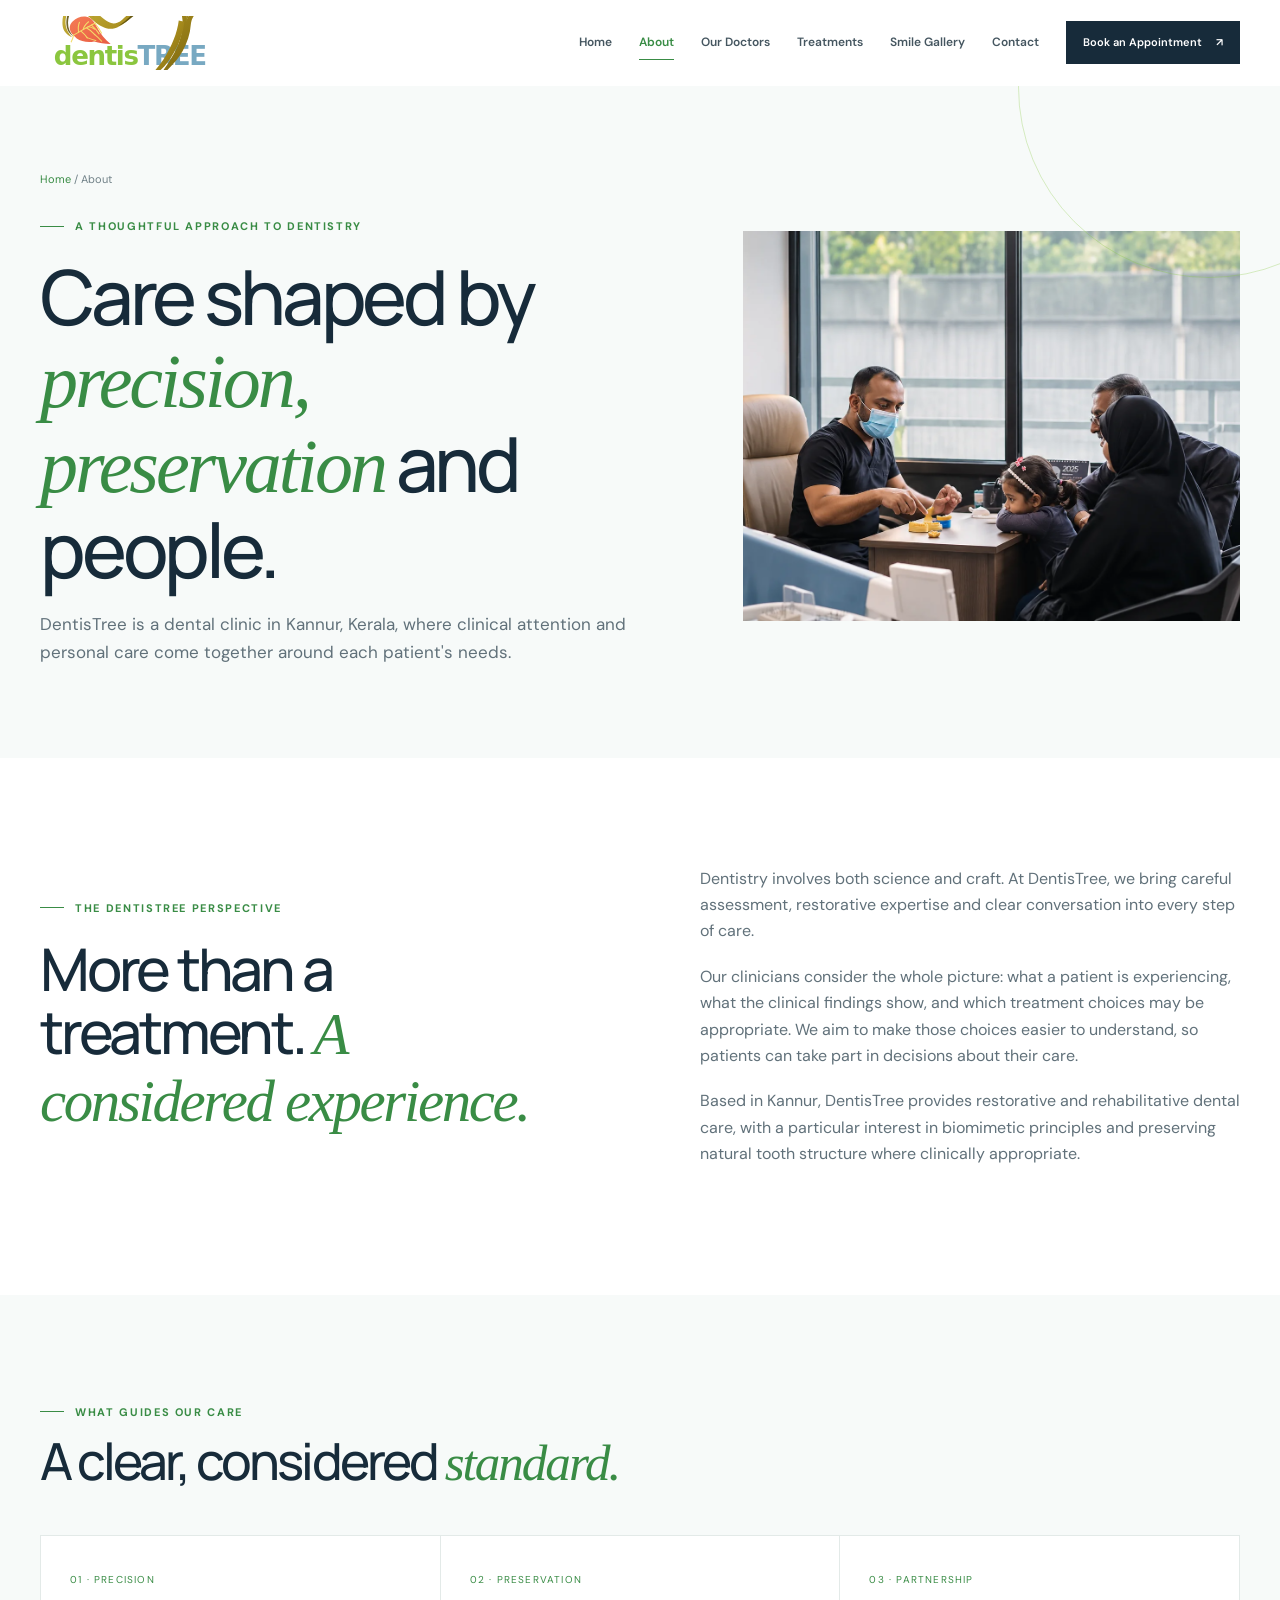
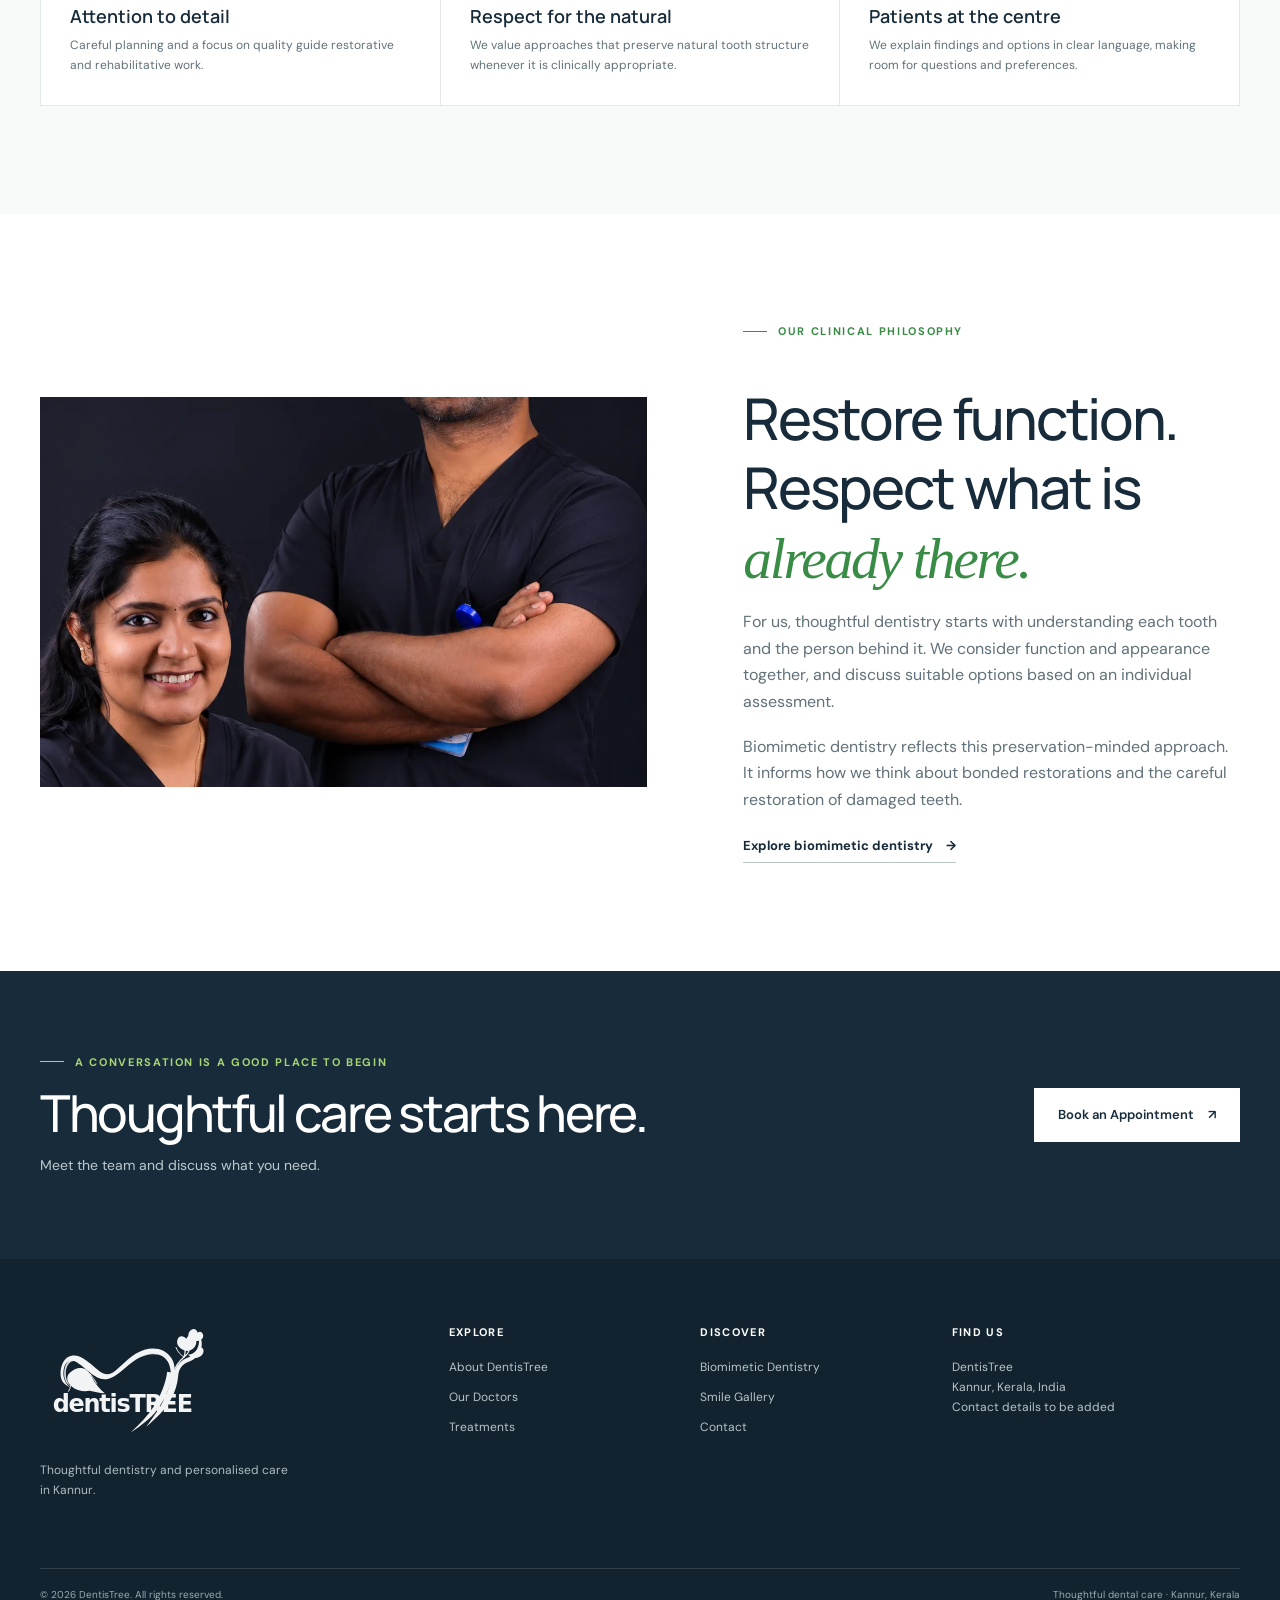
==== about.html @ 4302fa76 "new commit" ====
<!doctype html><html lang="en"><head><meta charset="utf-8"><meta name="viewport" content="width=device-width, initial-scale=1"><title>About DentisTree | Patient-Centred Dentistry in Kannur</title><meta name="description" content="Learn about DentisTree's clinical philosophy: precision, patient-centred restorative care and preserving natural tooth structure in Kannur."><meta property="og:title" content="About DentisTree"><meta property="og:description" content="A thoughtful approach to dentistry in Kannur, Kerala."><meta property="og:type" content="website"><link rel="icon" href="dentistree_logo.svg" type="image/svg+xml"><link rel="stylesheet" href="css/style.css"><script defer src="js/config.js"></script><script defer src="js/main.js"></script></head><body>
<header class="site-header"><div class="wrap nav-wrap"><a class="brand" href="index.html"><img src="dentistree_logo.svg" alt="DentisTree"></a><button class="menu-toggle" aria-label="Open navigation" aria-expanded="false"><span></span><span></span></button><nav class="nav" aria-label="Main navigation"><a href="index.html">Home</a><a href="about.html" aria-current="page">About</a><a href="doctors.html">Our Doctors</a><a href="treatments.html">Treatments</a><a href="gallery.html">Smile Gallery</a><a href="contact.html">Contact</a><a class="btn" href="contact.html">Book an Appointment <span>↗</span></a></nav></div></header><main>
<section class="page-hero"><div class="wrap page-hero-grid"><div><div class="breadcrumb"><a href="index.html">Home</a> / About</div><div class="eyebrow">A thoughtful approach to dentistry</div><h1 class="display">Care shaped by <em>precision, preservation</em> and people.</h1><p>DentisTree is a dental clinic in Kannur, Kerala, where clinical attention and personal care come together around each patient's needs.</p></div><div class="page-hero-image"><img src="images/optimized/consultation.webp" alt="A dentist taking time to explain dental models to a family" fetchpriority="high"></div></div></section>
<section class="section"><div class="wrap intro-grid"><div class="intro-copy reveal"><div class="eyebrow">The DentisTree perspective</div><h2 class="display">More than a treatment. <em>A considered experience.</em></h2></div><div class="prose reveal"><p>Dentistry involves both science and craft. At DentisTree, we bring careful assessment, restorative expertise and clear conversation into every step of care.</p><p>Our clinicians consider the whole picture: what a patient is experiencing, what the clinical findings show, and which treatment choices may be appropriate. We aim to make those choices easier to understand, so patients can take part in decisions about their care.</p><p>Based in Kannur, DentisTree provides restorative and rehabilitative dental care, with a particular interest in biomimetic principles and preserving natural tooth structure where clinically appropriate.</p></div></div></section>
<section class="section" style="background:var(--soft)"><div class="wrap"><div class="section-head"><div><div class="eyebrow">What guides our care</div><h2 class="display">A clear, considered <em>standard.</em></h2></div></div><div class="values-grid"><article class="value reveal"><small>01 · PRECISION</small><h3>Attention to detail</h3><p>Careful planning and a focus on quality guide restorative and rehabilitative work.</p></article><article class="value reveal"><small>02 · PRESERVATION</small><h3>Respect for the natural</h3><p>We value approaches that preserve natural tooth structure whenever it is clinically appropriate.</p></article><article class="value reveal"><small>03 · PARTNERSHIP</small><h3>Patients at the centre</h3><p>We explain findings and options in clear language, making room for questions and preferences.</p></article></div></div></section>
<section class="section"><div class="wrap page-hero-grid"><div class="page-hero-image reveal"><img src="images/optimized/clinicians.webp" alt="DentisTree clinicians Dr. Arjun Chellath and Dr. Sneha Suresh" loading="lazy"></div><div class="prose reveal"><div class="eyebrow">Our clinical philosophy</div><h2 class="display" style="font-size:clamp(38px,4.5vw,58px)">Restore function. Respect what is <em>already there.</em></h2><p>For us, thoughtful dentistry starts with understanding each tooth and the person behind it. We consider function and appearance together, and discuss suitable options based on an individual assessment.</p><p>Biomimetic dentistry reflects this preservation-minded approach. It informs how we think about bonded restorations and the careful restoration of damaged teeth.</p><a class="text-link" href="biomimetic.html">Explore biomimetic dentistry <span>→</span></a></div></div></section>
<section class="cta-section"><div class="wrap cta-row"><div><div class="eyebrow">A conversation is a good place to begin</div><h2>Thoughtful care starts here.</h2><p>Meet the team and discuss what you need.</p></div><a class="btn" href="contact.html">Book an Appointment <span>↗</span></a></div></section></main>
<footer class="footer"><div class="wrap"><div class="footer-grid"><div class="footer-brand"><img src="dentistree_logo.svg" alt="DentisTree"><p>Thoughtful dentistry and personalised care in Kannur.</p></div><div><h4>Explore</h4><div class="footer-links"><a href="about.html">About DentisTree</a><a href="doctors.html">Our Doctors</a><a href="treatments.html">Treatments</a></div></div><div><h4>Discover</h4><div class="footer-links"><a href="biomimetic.html">Biomimetic Dentistry</a><a href="gallery.html">Smile Gallery</a><a href="contact.html">Contact</a></div></div><div class="footer-contact"><h4>Find us</h4><p>DentisTree<br>Kannur, Kerala, India</p><p><a data-contact="phone" href="contact.html">Contact details to be added</a></p></div></div><div class="footer-bottom"><span>© <span data-year>2026</span> DentisTree. All rights reserved.</span><span>Thoughtful dental care · Kannur, Kerala</span></div></div></footer><div class="mobile-cta"><a href="contact.html" class="btn btn-green">Book an Appointment <span>↗</span></a></div></body></html>
---- css/style.css ----
@import url('https://fonts.googleapis.com/css2?family=DM+Sans:wght@400;500;600;700&family=Manrope:wght@400;500;600;700&display=swap');
:root{--ink:#172b3a;--muted:#61717a;--green:#8bc943;--deep:#398c45;--blue:#79b0c9;--soft:#f7faf9;--pale:#eef6fa;--line:#e3eae8;--serif:Georgia,'Times New Roman',serif;--sans:'DM Sans',Arial,sans-serif;--display:Manrope,'DM Sans',sans-serif;--wrap:1200px;--ease:cubic-bezier(.2,.7,.2,1)}
*{box-sizing:border-box}html{scroll-behavior:smooth;scroll-padding-top:100px}body{margin:0;color:var(--ink);font:16px/1.65 var(--sans);background:#fff;-webkit-font-smoothing:antialiased}img{display:block;max-width:100%}a{color:inherit;text-decoration:none}button,input,select,textarea{font:inherit}button,a{-webkit-tap-highlight-color:transparent}.wrap{width:min(var(--wrap),calc(100% - 64px));margin-inline:auto}
.eyebrow{display:flex;align-items:center;gap:11px;color:var(--deep);font-size:11px;font-weight:700;letter-spacing:.15em;text-transform:uppercase}.eyebrow:before{content:'';width:24px;height:1px;background:currentColor}.display{font:500 clamp(40px,6vw,76px)/1.08 var(--display);letter-spacing:-.055em;margin:20px 0}.display em{font-family:var(--serif);font-weight:400;color:var(--deep);letter-spacing:-.04em}.lead{font-size:18px;line-height:1.75;color:var(--muted);max-width:590px}
.section{padding:108px 0}.section-head{display:flex;align-items:end;justify-content:space-between;gap:32px;margin-bottom:44px}.section-head .display{font-size:clamp(36px,4vw,54px);margin:12px 0 0}.section-head p{max-width:440px;color:var(--muted);margin:0 0 5px}
.btn{min-height:54px;display:inline-flex;align-items:center;justify-content:center;gap:14px;padding:0 23px;border:1px solid var(--ink);background:var(--ink);color:#fff;font-size:13px;font-weight:600;transition:background .3s,border-color .3s,transform .3s var(--ease);cursor:pointer}.btn:hover{background:var(--deep);border-color:var(--deep);transform:translateY(-2px)}.btn-light{background:transparent;color:var(--ink)}.btn-light:hover{color:#fff}.btn-green{background:var(--deep);border-color:var(--deep)}.text-link{display:inline-flex;align-items:center;gap:13px;font-size:13px;font-weight:700;color:var(--ink);border-bottom:1px solid #b9c8c3;padding-bottom:5px;transition:gap .25s,color .25s}.text-link:hover{gap:20px;color:var(--deep)}
.site-header{height:86px;position:sticky;top:0;z-index:50;background:rgba(255,255,255,.96);border-bottom:1px solid transparent;transition:height .25s,border .25s,box-shadow .25s;backdrop-filter:blur(14px)}.site-header.scrolled{height:74px;border-color:var(--line);box-shadow:0 8px 30px #172b3a0a}.nav-wrap{height:100%;display:flex;align-items:center;justify-content:space-between}.brand{position:relative;display:block;flex:0 0 180px;width:180px;height:54px;overflow:hidden}.brand img{position:absolute;left:0;top:-55px;width:180px;height:135px;max-width:none}.nav{display:flex;align-items:center;gap:27px}.nav a:not(.btn){font-size:12px;font-weight:600;color:#455660;position:relative;padding:8px 0}.nav a:not(.btn):after{content:'';position:absolute;height:1px;width:0;bottom:0;left:0;background:var(--deep);transition:width .25s}.nav a:not(.btn):hover:after,.nav a[aria-current=page]:after{width:100%}.nav a[aria-current=page]{color:var(--deep)}.nav .btn{min-height:43px;padding:0 16px;font-size:11px}.menu-toggle{display:none;border:0;background:none;padding:10px;color:var(--ink)}.menu-toggle span{display:block;width:23px;height:1px;background:currentColor;margin:5px;transition:transform .25s}
.hero{padding:54px 0 74px;overflow:hidden}.hero-grid{display:grid;grid-template-columns:.88fr 1.12fr;align-items:center;gap:5.3%;min-height:570px}.hero-copy{padding:18px 0 30px;position:relative;z-index:2}.hero-copy .display{max-width:620px}.hero-copy .lead{margin:24px 0 31px}.hero-actions{display:flex;flex-wrap:wrap;gap:12px}.hero-art{height:570px;position:relative}.hero-photo{position:absolute;inset:0 0 22px 25px;overflow:hidden;background:#f2f4f1}.hero-photo img{width:100%;height:100%;object-fit:cover;object-position:center 28%;animation:heroIn 1.1s var(--ease) both}.hero-art:before{content:'';position:absolute;width:210px;height:210px;border:1px solid #8bc94380;border-radius:50%;left:-65px;bottom:4px;z-index:1;animation:leafFloat 7s ease-in-out infinite}.hero-art:after{content:'';position:absolute;width:110px;height:110px;border-radius:50%;background:#f1f8ec;right:-35px;top:-24px;z-index:-1}.hero-note{position:absolute;z-index:2;left:-34px;bottom:0;background:#fff;padding:17px 21px;box-shadow:0 14px 40px #172b3a13;display:flex;align-items:center;gap:13px}.note-mark{width:37px;height:37px;border-radius:50%;background:var(--pale);display:grid;place-items:center;color:var(--deep);font:20px var(--serif)}.hero-note b{display:block;font-size:12px}.hero-note span{font-size:11px;color:var(--muted)}
.stats{border-top:1px solid var(--line);border-bottom:1px solid var(--line);display:grid;grid-template-columns:repeat(4,1fr);padding:29px 0}.stat{padding:4px 26px;border-right:1px solid var(--line)}.stat:first-child{padding-left:0}.stat:last-child{border:0}.stat strong{font:500 28px/1.2 var(--display);letter-spacing:-.04em}.stat span{display:block;color:var(--muted);font-size:11px;margin-top:7px}
.intro-grid{display:grid;grid-template-columns:1fr 1fr;gap:10%;align-items:center}.intro-copy .display{font-size:clamp(38px,4.6vw,60px)}.intro-image{position:relative;margin-right:35px}.intro-image img{height:450px;width:100%;object-fit:cover}.image-caption{position:absolute;right:-35px;bottom:25px;background:#fff;padding:14px 18px;font-size:11px;box-shadow:0 12px 35px #172b3a15}
.treatment-grid{display:grid;grid-template-columns:repeat(4,1fr);border-top:1px solid var(--line);border-left:1px solid var(--line)}.treatment-item{min-height:215px;padding:26px 24px;border-right:1px solid var(--line);border-bottom:1px solid var(--line);transition:background .3s}.treatment-item:hover{background:var(--soft)}.treatment-item .num{font:13px var(--serif);color:var(--blue)}.treatment-item h3{font:600 17px var(--display);margin:26px 0 9px;letter-spacing:-.02em}.treatment-item p{font-size:12px;color:var(--muted);line-height:1.65;margin:0 0 18px}.treatment-item a{font-size:11px;font-weight:700;color:var(--deep)}
.team-section{background:var(--soft)}.team-grid{display:grid;grid-template-columns:1fr .8fr;gap:8%;align-items:center}.team-photo{height:590px;overflow:hidden;background:#131823}.team-photo img{width:100%;height:100%;object-fit:cover;object-position:center 30%}.team-copy .display{font-size:clamp(40px,4.8vw,62px)}.doctor-mini{border-top:1px solid var(--line);padding:15px 0;display:flex;align-items:center;justify-content:space-between}.doctor-mini strong{font:600 15px var(--display)}.doctor-mini span{font-size:11px;color:var(--muted)}
.feature-band{display:grid;grid-template-columns:1fr 1fr;min-height:510px}.feature-image{min-height:510px;overflow:hidden}.feature-image img{height:100%;width:100%;object-fit:cover}.feature-copy{background:#f1f8ec;padding:80px clamp(36px,8vw,120px);display:flex;flex-direction:column;justify-content:center}.feature-copy .display{font-size:clamp(38px,4.3vw,58px)}.quote{font:italic 20px/1.55 var(--serif);color:#3c5159;border-left:2px solid var(--green);padding-left:22px;margin:28px 0}
.cta-section{background:var(--ink);color:#fff;padding:82px 0}.cta-row{display:flex;align-items:center;justify-content:space-between;gap:32px}.cta-row h2{font:500 clamp(32px,4vw,51px)/1.12 var(--display);letter-spacing:-.045em;margin:13px 0}.cta-row p{color:#bdc9ce;font-size:14px;margin:0}.cta-row .eyebrow{color:#a8d674}.cta-row .btn{background:#fff;color:var(--ink);border-color:#fff}.cta-row .btn:hover{background:var(--green);border-color:var(--green)}
.footer{background:#12232f;color:#dbe3e6;padding:58px 0 24px}.footer-grid{display:grid;grid-template-columns:1.4fr .8fr .8fr 1.1fr;gap:42px;padding-bottom:48px}.footer-brand img{width:165px;filter:brightness(0) invert(1);opacity:.95}.footer-brand p{font-size:12px;color:#aebcc1;max-width:260px;margin:20px 0}.footer h4{font-size:11px;text-transform:uppercase;letter-spacing:.12em;color:#fff;margin:6px 0 17px}.footer-links{display:grid;gap:10px}.footer-links a,.footer-contact p{font-size:12px;color:#b7c3c8;margin:0}.footer-links a:hover{color:#fff}.footer-bottom{display:flex;justify-content:space-between;border-top:1px solid #ffffff20;padding-top:18px;font-size:10px;color:#9aabb1}
.page-hero{padding:84px 0 75px;background:var(--soft);position:relative;overflow:hidden}.page-hero:after{content:'';position:absolute;width:380px;height:380px;border:1px solid #8bc94350;border-radius:50%;right:-120px;top:-190px}.page-hero .display{max-width:850px}.page-hero p{max-width:630px;color:var(--muted);font-size:17px}.breadcrumb{font-size:11px;color:#708087;margin-bottom:29px}.breadcrumb a{color:var(--deep)}.page-hero-grid{display:grid;grid-template-columns:1.1fr .9fr;gap:8%;align-items:center}.page-hero-image{height:390px;overflow:hidden}.page-hero-image img{height:100%;width:100%;object-fit:cover}
.prose{max-width:720px}.prose p{color:var(--muted);margin:0 0 19px}.prose h2{font:500 34px/1.2 var(--display);letter-spacing:-.04em;margin:44px 0 16px}.values-grid{display:grid;grid-template-columns:repeat(3,1fr);gap:1px;background:var(--line);border:1px solid var(--line);margin-top:45px}.value{background:#fff;padding:29px}.value small{color:var(--deep);letter-spacing:.12em;font-size:10px}.value h3{font:600 18px var(--display);margin:13px 0 8px}.value p{font-size:12px;color:var(--muted);margin:0}
.doctor-profile{display:grid;grid-template-columns:.8fr 1.2fr;gap:8%;padding:82px 0;border-bottom:1px solid var(--line);align-items:center}.doctor-profile:nth-child(even){grid-template-columns:1.2fr .8fr}.doctor-profile:nth-child(even) .doctor-portrait{order:2}.doctor-portrait{height:580px;background:#131823;overflow:hidden}.doctor-portrait img{width:100%;height:100%;object-fit:cover;object-position:center 28%}.doctor-profile:first-child .doctor-portrait img{object-position:75% center}.doctor-profile:nth-child(2) .doctor-portrait img{object-position:20% center}.doctor-info h2{font:500 clamp(35px,4vw,52px)/1.1 var(--display);letter-spacing:-.045em;margin:10px 0}.doctor-role{font-size:12px;color:var(--deep);font-weight:700}.doctor-credentials{font:italic 16px var(--serif);color:#506169;margin:8px 0 24px}.doctor-info p{color:var(--muted);font-size:14px}.doctor-info .quote{font-size:17px}
.treatment-list{border-top:1px solid var(--line)}.treatment-row{display:grid;grid-template-columns:70px 1fr 1fr 115px;gap:25px;align-items:start;padding:28px 0;border-bottom:1px solid var(--line)}.treatment-row .number{font:16px var(--serif);color:var(--blue);padding-top:4px}.treatment-row h2{font:600 20px var(--display);margin:0;letter-spacing:-.025em}.treatment-row p{margin:0;color:var(--muted);font-size:13px}.treatment-row .text-link{font-size:11px;justify-self:end}
.steps{display:grid;grid-template-columns:repeat(3,1fr);gap:32px}.step{border-top:1px solid var(--green);padding-top:17px}.step strong{font:14px var(--serif);color:var(--deep)}.step h3{font:600 19px var(--display);margin:14px 0 8px}.step p{font-size:13px;color:var(--muted);margin:0}

.feature-band{display:grid;grid-template-columns:1fr 1fr;min-height:510px}.feature-image{min-height:510px;overflow:hidden}.feature-image img{height:100%;width:100%;object-fit:cover}.feature-copy{background:#f1f8ec;padding:80px clamp(36px,8vw,120px);display:flex;flex-direction:column;justify-content:center}.feature-copy .display{font-size:clamp(38px,4.3vw,58px)}.quote{font:italic 20px/1.55 var(--serif);color:#3c5159;border-left:2px solid var(--green);padding-left:22px;margin:28px 0}
.cta-section{background:var(--ink);color:#fff;padding:82px 0}.cta-row{display:flex;align-items:center;justify-content:space-between;gap:32px}.cta-row h2{font:500 clamp(32px,4vw,51px)/1.12 var(--display);letter-spacing:-.045em;margin:13px 0}.cta-row p{color:#bdc9ce;font-size:14px;margin:0}.cta-row .eyebrow{color:#a8d674}.cta-row .btn{background:#fff;color:var(--ink);border-color:#fff}.cta-row .btn:hover{background:var(--green);border-color:var(--green)}
.footer{background:#12232f;color:#dbe3e6;padding:58px 0 24px}.footer-grid{display:grid;grid-template-columns:1.4fr .8fr .8fr 1.1fr;gap:42px;padding-bottom:48px}.footer-brand img{width:165px;filter:brightness(0) invert(1);opacity:.95}.footer-brand p{font-size:12px;color:#aebcc1;max-width:260px;margin:20px 0}.footer h4{font-size:11px;text-transform:uppercase;letter-spacing:.12em;color:#fff;margin:6px 0 17px}.footer-links{display:grid;gap:10px}.footer-links a,.footer-contact p{font-size:12px;color:#b7c3c8;margin:0}.footer-links a:hover{color:#fff}.footer-bottom{display:flex;justify-content:space-between;border-top:1px solid #ffffff20;padding-top:18px;font-size:10px;color:#9aabb1}
.page-hero{padding:84px 0 75px;background:var(--soft);position:relative;overflow:hidden}.page-hero:after{content:'';position:absolute;width:380px;height:380px;border:1px solid #8bc94350;border-radius:50%;right:-120px;top:-190px}.page-hero .display{max-width:850px}.page-hero p{max-width:630px;color:var(--muted);font-size:17px}.breadcrumb{font-size:11px;color:#708087;margin-bottom:29px}.breadcrumb a{color:var(--deep)}.page-hero-grid{display:grid;grid-template-columns:1.1fr .9fr;gap:8%;align-items:center}.page-hero-image{height:390px;overflow:hidden}.page-hero-image img{height:100%;width:100%;object-fit:cover}
.prose{max-width:720px}.prose p{color:var(--muted);margin:0 0 19px}.prose h2{font:500 34px/1.2 var(--display);letter-spacing:-.04em;margin:44px 0 16px}.values-grid{display:grid;grid-template-columns:repeat(3,1fr);gap:1px;background:var(--line);border:1px solid var(--line);margin-top:45px}.value{background:#fff;padding:29px}.value small{color:var(--deep);letter-spacing:.12em;font-size:10px}.value h3{font:600 18px var(--display);margin:13px 0 8px}.value p{font-size:12px;color:var(--muted);margin:0}
.doctor-profile{display:grid;grid-template-columns:.8fr 1.2fr;gap:8%;padding:82px 0;border-bottom:1px solid var(--line);align-items:center}.doctor-profile:nth-child(even){grid-template-columns:1.2fr .8fr}.doctor-profile:nth-child(even) .doctor-portrait{order:2}.doctor-portrait{height:580px;background:#131823;overflow:hidden}.doctor-portrait img{width:100%;height:100%;object-fit:cover;object-position:center 28%}.doctor-profile:first-child .doctor-portrait img{object-position:75% center}.doctor-profile:nth-child(2) .doctor-portrait img{object-position:20% center}.doctor-info h2{font:500 clamp(35px,4vw,52px)/1.1 var(--display);letter-spacing:-.045em;margin:10px 0}.doctor-role{font-size:12px;color:var(--deep);font-weight:700}.doctor-credentials{font:italic 16px var(--serif);color:#506169;margin:8px 0 24px}.doctor-info p{color:var(--muted);font-size:14px}.doctor-info .quote{font-size:17px}
.treatment-list{border-top:1px solid var(--line)}.treatment-row{display:grid;grid-template-columns:70px 1fr 1fr 115px;gap:25px;align-items:start;padding:28px 0;border-bottom:1px solid var(--line)}.treatment-row .number{font:16px var(--serif);color:var(--blue);padding-top:4px}.treatment-row h2{font:600 20px var(--display);margin:0;letter-spacing:-.025em}.treatment-row p{margin:0;color:var(--muted);font-size:13px}.treatment-row .text-link{font-size:11px;justify-self:end}
.steps{display:grid;grid-template-columns:repeat(3,1fr);gap:32px}.step{border-top:1px solid var(--green);padding-top:17px}.step strong{font:14px var(--serif);color:var(--deep)}.step h3{font:600 19px var(--display);margin:14px 0 8px}.step p{font-size:13px;color:var(--muted);margin:0}
.gallery-grid{display:grid;grid-template-columns:1.1fr .9fr .9fr;grid-auto-rows:250px;gap:14px}.gallery-item{position:relative;overflow:hidden;background:#f4f7f5;border:1px solid var(--line);display:flex;align-items:end;padding:22px}.gallery-item:first-child{grid-row:span 2}.gallery-item:nth-child(4){grid-column:span 2}.gallery-item:before{content:'';position:absolute;inset:0;background:linear-gradient(145deg,#eef6fa,#f7faf9 55%,#eff5eb)}.gallery-item:nth-child(2):before{background:linear-gradient(135deg,#f1f8ec,#e8f1f3)}.gallery-item:nth-child(3):before{background:linear-gradient(135deg,#f4f1eb,#eef6fa)}.gallery-item:nth-child(4):before{background:linear-gradient(135deg,#eef6fa,#f3f7ef)}.gallery-item:nth-child(5):before{background:linear-gradient(145deg,#f6f6f2,#eef4f6)}
.gallery-orbit{position:absolute;border:1px solid #8bc94366;border-radius:50%;width:170px;height:170px;top:25%;left:50%;transform:translate(-50%,-15%);transition:transform .5s var(--ease)}.gallery-orbit:after{content:'';position:absolute;inset:21px;border:1px solid #79b0c966;border-radius:50%}.gallery-item:hover .gallery-orbit,.gallery-item:focus-within .gallery-orbit{transform:translate(-50%,-15%) scale(1.08)}.placeholder-tag{position:absolute;top:18px;right:18px;font-size:9px;letter-spacing:.11em;text-transform:uppercase;color:#687b81;background:#ffffffba;padding:6px 9px}.gallery-item h3,.gallery-item p{position:relative;margin:0}.gallery-item h3{font:600 16px var(--display)}.gallery-item p{font-size:11px;color:var(--muted);margin-top:4px}.gallery-item button{position:absolute;inset:0;border:0;background:transparent;cursor:pointer}.gallery-note{margin-top:20px;color:var(--muted);font-size:12px}
.lightbox{position:fixed;inset:0;z-index:100;background:#10232eef;color:white;display:none;align-items:center;justify-content:center;padding:30px}.lightbox.open{display:flex}.lightbox-inner{text-align:center;max-width:560px}.lightbox-inner .placeholder-large{width:min(70vw,480px);height:min(55vh,390px);margin:auto auto 20px;border:1px solid #ffffff45;display:grid;place-items:center;background:linear-gradient(135deg,#ffffff08,#ffffff14)}.lightbox-inner p{color:#c6d0d4}.lightbox-close{position:absolute;right:28px;top:20px;background:none;border:0;color:white;font-size:32px;cursor:pointer}
.contact-grid{display:grid;grid-template-columns:.85fr 1.15fr;gap:8%;align-items:start}.contact-card{background:var(--soft);padding:34px}.contact-card h2{font:500 28px var(--display);margin:0 0 20px}.contact-line{padding:17px 0;border-bottom:1px solid var(--line)}.contact-line b{display:block;font-size:11px;color:var(--deep);text-transform:uppercase;letter-spacing:.1em}.contact-line span{display:block;font-size:14px;color:var(--ink);margin-top:4px}
.map-placeholder{height:210px;margin-top:24px;background:var(--pale);border:1px solid #dbe9ed;display:grid;place-items:center;text-align:center;padding:22px;color:var(--muted);font-size:12px}.map-placeholder strong{display:block;color:var(--ink);font-size:14px;margin-bottom:5px}.map-placeholder.map-ready{display:block;padding:0}.map-placeholder iframe{width:100%;height:100%;border:0}.form-panel h2{font:500 36px var(--display);letter-spacing:-.035em;margin:0 0 8px}.form-panel>p{color:var(--muted);font-size:13px;margin:0 0 27px}.form-grid{display:grid;grid-template-columns:1fr 1fr;gap:17px}.field{display:grid;gap:7px}.field.full{grid-column:1/-1}.field label{font-size:11px;font-weight:700}.field input,.field select,.field textarea{width:100%;background:#fff;border:1px solid #d8e1df;padding:12px 13px;outline:none;color:var(--ink);font-size:13px;transition:border .2s}.field input:focus,.field select:focus,.field textarea:focus{border-color:var(--deep);box-shadow:0 0 0 3px #8bc94320}.field textarea{min-height:115px;resize:vertical}.form-actions{margin-top:20px;display:flex;align-items:center;gap:17px}.form-hint{font-size:11px;color:var(--muted)}.form-status{margin-top:18px;padding:14px;background:var(--pale);font-size:13px;display:none}.form-status.show{display:block}.form-status strong,.form-status>span{display:block}.notice{font-size:11px;color:var(--muted);margin-top:15px}
.reveal{opacity:0;transform:translateY(20px);transition:opacity .75s var(--ease),transform .75s var(--ease)}.reveal.visible{opacity:1;transform:none}.stagger>*{transition-delay:calc(var(--i,0)*90ms)}.sr-only{position:absolute;width:1px;height:1px;padding:0;margin:-1px;overflow:hidden;clip:rect(0,0,0,0);white-space:nowrap;border:0}:focus-visible{outline:3px solid #79b0c9;outline-offset:3px}.mobile-cta{display:none}
@keyframes heroIn{from{transform:scale(1.035);opacity:.7}to{transform:scale(1);opacity:1}}@keyframes leafFloat{0%,100%{transform:translateY(0)}50%{transform:translateY(-8px)}}
@media(max-width:1000px){.wrap{width:min(var(--wrap),calc(100% - 44px))}.nav{gap:17px}.nav .btn{display:none}.hero-grid{gap:4%}.hero-art{height:500px}.hero-photo{inset:0 0 18px 18px}.stat{padding-inline:15px}.stat strong{font-size:24px}.treatment-grid{grid-template-columns:repeat(2,1fr)}.doctor-profile,.doctor-profile:nth-child(even){gap:5%}.doctor-portrait{height:500px}.footer-grid{gap:24px}}
@media(max-width:760px){html{scroll-padding-top:75px}.wrap{width:calc(100% - 40px)}.site-header{height:72px}.site-header.scrolled{height:66px}.brand{height:46px;width:148px;flex-basis:148px}.brand img{width:148px;height:111px;top:-45px}.menu-toggle{display:block;z-index:3}.nav{position:fixed;inset:72px 0 auto;background:#fff;padding:13px 24px 25px;display:flex;flex-direction:column;align-items:stretch;gap:0;box-shadow:0 18px 25px #172b3a12;transform:translateY(-130%);opacity:0;visibility:hidden;transition:transform .35s var(--ease),opacity .3s,visibility .3s}.nav.open{transform:translateY(0);opacity:1;visibility:visible}.nav a:not(.btn){padding:14px 2px;border-bottom:1px solid var(--line);font-size:14px}.nav a:not(.btn):after{display:none}.nav .btn{display:flex;margin-top:18px}.menu-toggle[aria-expanded=true] span:first-child{transform:translateY(3px) rotate(45deg)}.menu-toggle[aria-expanded=true] span:last-child{transform:translateY(-3px) rotate(-45deg)}
.hero{padding:35px 0 49px}.hero-grid{display:flex;flex-direction:column;align-items:stretch;gap:35px;min-height:0}.hero-copy{padding:0}.display{font-size:clamp(39px,11vw,59px);margin:16px 0}.hero-copy .lead{font-size:15px;margin:18px 0 24px}.hero-art{height:390px;margin-left:16px}.hero-photo{inset:0 0 14px 10px}.hero-note{left:-17px;bottom:0;padding:12px 14px}.hero-art:before{width:130px;height:130px;left:-30px}.hero-art:after{width:80px;height:80px;right:-17px}.btn{min-height:49px;padding-inline:16px;font-size:12px}
.stats{grid-template-columns:1fr 1fr;padding:7px 0}.stat{padding:16px 12px;border-bottom:1px solid var(--line)}.stat:nth-child(2){border-right:0}.stat:nth-child(3){padding-left:0;border-bottom:0}.stat:nth-child(4){border-bottom:0}.stat:first-child{padding-left:0}.stat strong{font-size:22px}.stat span{font-size:10px}.section{padding:70px 0}.section-head{display:block;margin-bottom:28px}.section-head .display{font-size:38px}.section-head p{font-size:13px;margin-top:15px}
.intro-grid,.team-grid{grid-template-columns:1fr;gap:33px}.intro-image{margin-right:16px;order:2}.intro-image img{height:330px}.image-caption{right:-16px}.intro-copy .display{font-size:40px}.lead{font-size:15px}.treatment-grid{grid-template-columns:1fr 1fr}.treatment-item{min-height:188px;padding:19px 15px}.treatment-item h3{font-size:15px;margin-top:19px}.treatment-item p{font-size:11px}.team-photo{height:430px;order:2}.team-copy .display{font-size:42px}.feature-band{grid-template-columns:1fr}.feature-image{min-height:340px;height:340px}.feature-copy{padding:54px 28px}.feature-copy .display{font-size:42px}.cta-section{padding:58px 0}.cta-row{align-items:flex-start;flex-direction:column}.cta-row h2{font-size:38px}
.footer-grid{grid-template-columns:1fr 1fr;gap:32px 22px}.footer-brand{grid-column:1/-1}.footer-bottom{gap:10px;flex-direction:column}.page-hero{padding:58px 0 50px}.page-hero-grid{grid-template-columns:1fr;gap:26px}.page-hero .display{font-size:43px}.page-hero p{font-size:14px}.page-hero-image{height:290px}.values-grid{grid-template-columns:1fr}.value{padding:23px}
.doctor-profile,.doctor-profile:nth-child(even){grid-template-columns:1fr;gap:26px;padding:55px 0}.doctor-profile:nth-child(even) .doctor-portrait{order:0}.doctor-portrait{height:min(115vw,500px)}.doctor-info h2{font-size:39px}.treatment-row{grid-template-columns:35px 1fr;gap:10px;padding:22px 0}.treatment-row p{grid-column:2;font-size:12px}.treatment-row .text-link{grid-column:2;justify-self:start}.treatment-row h2{font-size:18px}.steps{grid-template-columns:1fr;gap:25px}
.gallery-grid{grid-template-columns:1fr 1fr;grid-auto-rows:200px;gap:9px}.gallery-item:first-child{grid-row:span 2}.gallery-item:nth-child(4){grid-column:span 2}.gallery-item{padding:14px}.gallery-item h3{font-size:13px}.gallery-item p{font-size:10px}.gallery-orbit{width:115px;height:115px}.placeholder-tag{font-size:8px;top:10px;right:9px}.contact-grid{grid-template-columns:1fr;gap:35px}.contact-card{padding:25px}.form-panel h2{font-size:31px}.form-grid{grid-template-columns:1fr;gap:14px}.field.full{grid-column:auto}.form-actions{align-items:flex-start;flex-direction:column}.mobile-cta{display:flex;position:fixed;z-index:45;bottom:0;left:0;right:0;padding:10px 18px;background:#fff;border-top:1px solid var(--line)}.mobile-cta .btn{width:100%}.footer{padding-bottom:78px}}
@media(prefers-reduced-motion:reduce){*,*::before,*::after{scroll-behavior:auto!important;animation-duration:.01ms!important;animation-iteration-count:1!important;transition-duration:.01ms!important}.reveal{opacity:1;transform:none}}

.team-art{min-height:500px;padding:clamp(30px,5vw,62px);background:#eef6fa;position:relative;overflow:hidden;display:flex;flex-direction:column;align-items:flex-start;justify-content:space-between}.team-art:after{content:'';position:absolute;width:310px;height:310px;border:1px solid #79b0c966;border-radius:50%;right:-95px;top:50px;pointer-events:none}.team-art>strong{position:relative;z-index:1;font:500 clamp(34px,4.3vw,54px)/1.15 var(--display);letter-spacing:-.05em}.team-art>strong em{font-family:var(--serif);font-weight:400;color:var(--deep)}.team-art-note{font-size:11px;color:var(--muted);letter-spacing:.07em;text-transform:uppercase}.doctors-photo-row{display:grid;grid-template-columns:220px 1fr;align-items:center;gap:clamp(30px,7vw,88px)}.doctors-photo{width:220px;height:280px;overflow:hidden;background:#131823}.doctors-photo img{width:100%;height:100%;object-fit:cover;object-position:center 27%}.doctors-photo-row .display{font-size:clamp(34px,4.5vw,54px);max-width:650px}.doctor-profile-text{display:block;max-width:900px;margin-inline:auto;padding:66px 0}.doctor-profile-text .doctor-info{max-width:850px}.doctor-intro{padding:70px 0 45px}
@media(max-width:760px){.team-art{min-height:320px;order:2;padding:28px}.team-art:after{width:200px;height:200px;right:-70px;top:38px}.doctors-photo-row{grid-template-columns:120px 1fr;gap:22px}.doctors-photo{width:120px;height:165px}.doctors-photo-row .display{font-size:31px}.doctor-intro{padding:43px 0 20px}.doctor-profile-text{padding:44px 0}}
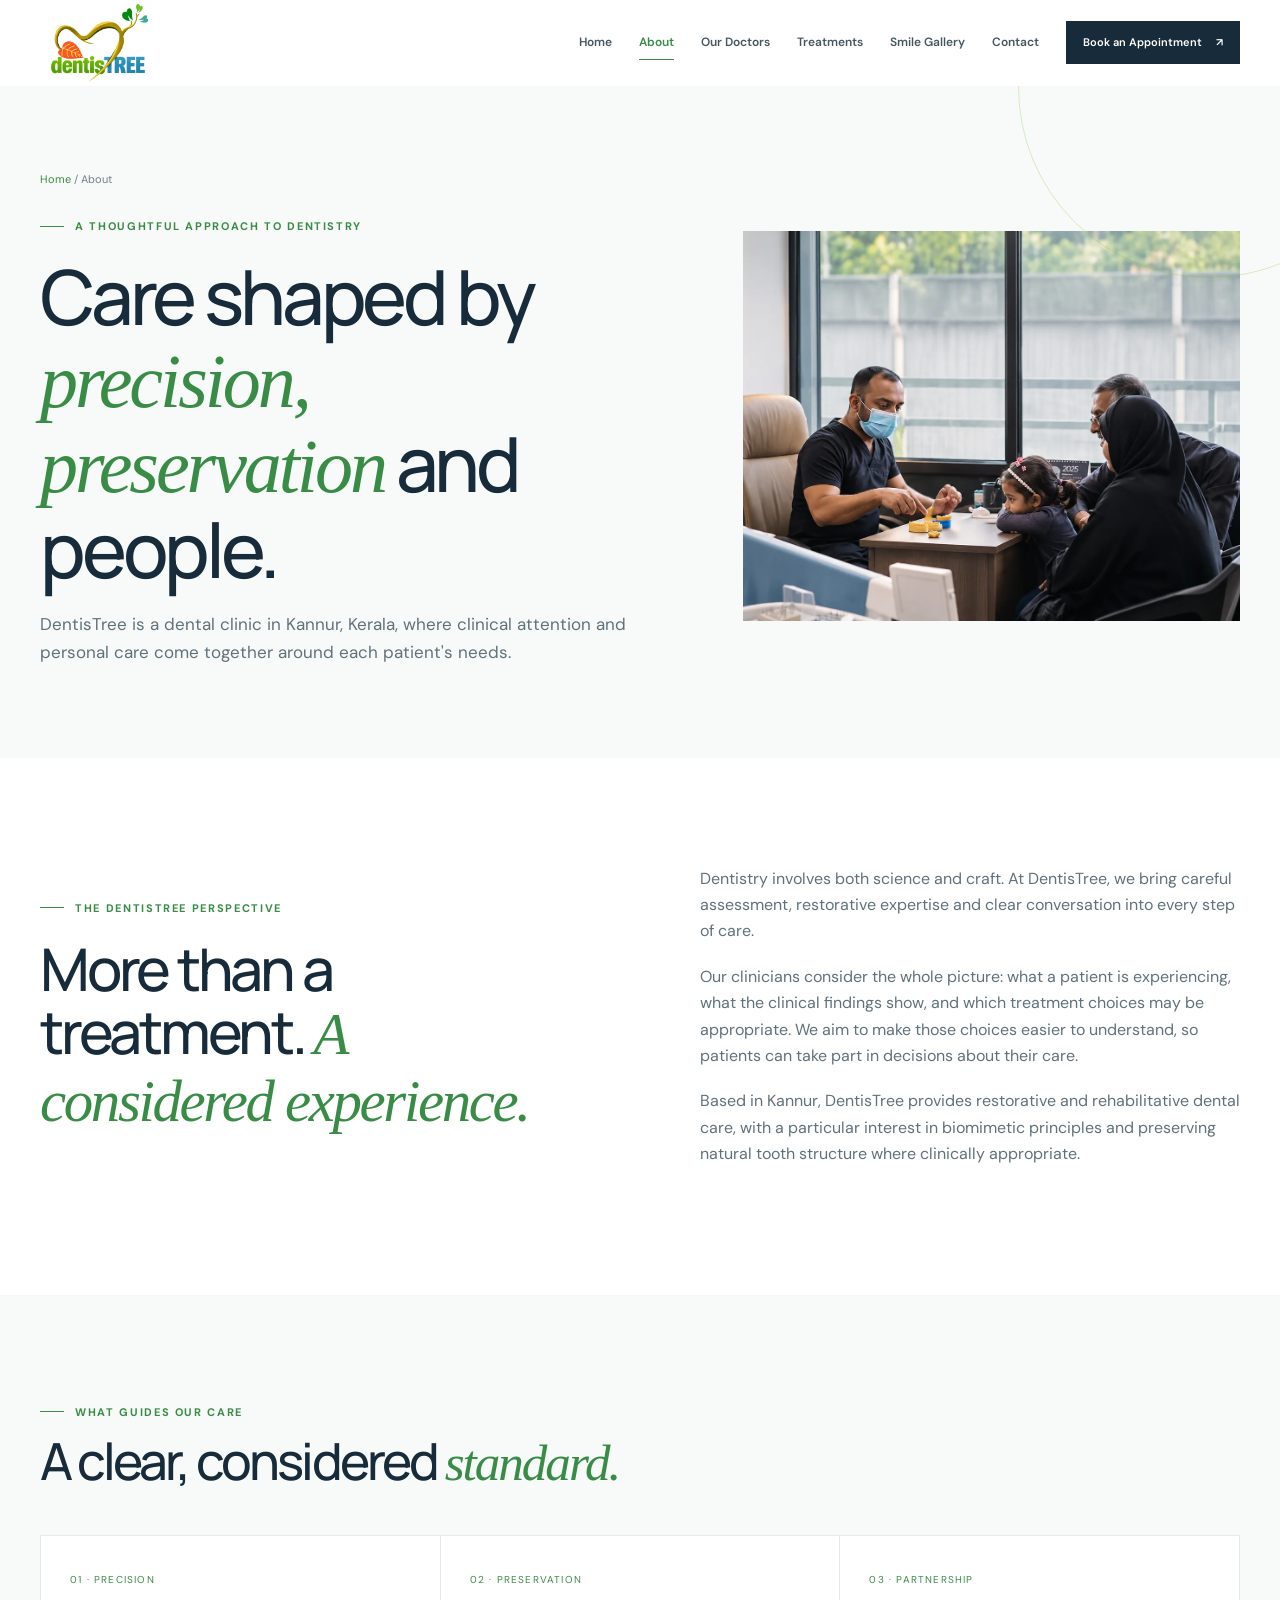
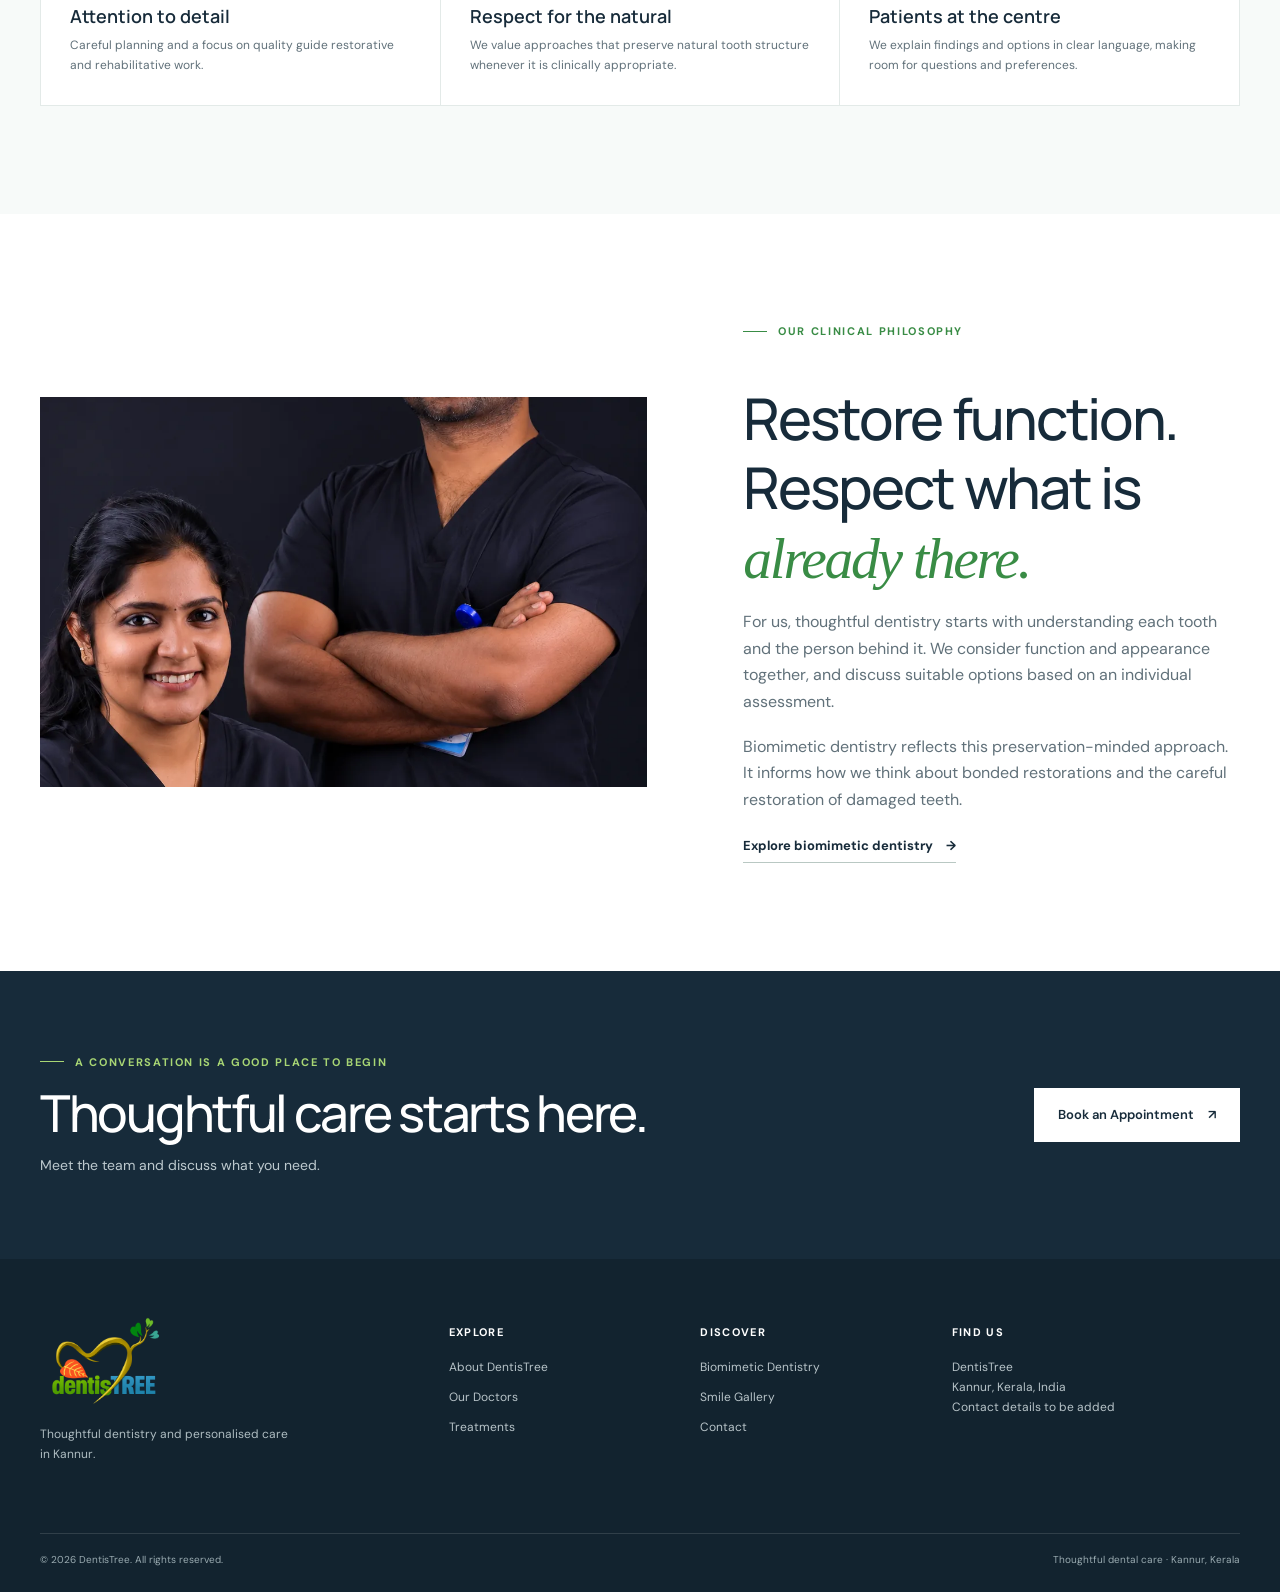
==== commit 9cc6bd07: "logo updated" ====
--- a/about.html
+++ b/about.html
@@ -1,8 +1,10 @@
 <!doctype html><html lang="en"><head><meta charset="utf-8"><meta name="viewport" content="width=device-width, initial-scale=1"><title>About DentisTree | Patient-Centred Dentistry in Kannur</title><meta name="description" content="Learn about DentisTree's clinical philosophy: precision, patient-centred restorative care and preserving natural tooth structure in Kannur."><meta property="og:title" content="About DentisTree"><meta property="og:description" content="A thoughtful approach to dentistry in Kannur, Kerala."><meta property="og:type" content="website"><link rel="icon" href="dentistree_logo.svg" type="image/svg+xml"><link rel="stylesheet" href="css/style.css"><script defer src="js/config.js"></script><script defer src="js/main.js"></script></head><body>
-<header class="site-header"><div class="wrap nav-wrap"><a class="brand" href="index.html"><img src="dentistree_logo.svg" alt="DentisTree"></a><button class="menu-toggle" aria-label="Open navigation" aria-expanded="false"><span></span><span></span></button><nav class="nav" aria-label="Main navigation"><a href="index.html">Home</a><a href="about.html" aria-current="page">About</a><a href="doctors.html">Our Doctors</a><a href="treatments.html">Treatments</a><a href="gallery.html">Smile Gallery</a><a href="contact.html">Contact</a><a class="btn" href="contact.html">Book an Appointment <span>↗</span></a></nav></div></header><main>
+<header class="site-header"><div class="wrap nav-wrap"><a class="brand" href="index.html"><img src="dentistree_logo.png" alt="DentisTree"></a><button class="menu-toggle" aria-label="Open navigation" aria-expanded="false"><span></span><span></span></button><nav class="nav" aria-label="Main navigation"><a href="index.html">Home</a><a href="about.html" aria-current="page">About</a><a href="doctors.html">Our Doctors</a><a href="treatments.html">Treatments</a><a href="gallery.html">Smile Gallery</a><a href="contact.html">Contact</a><a class="btn" href="contact.html">Book an Appointment <span>↗</span></a></nav></div></header><main>
 <section class="page-hero"><div class="wrap page-hero-grid"><div><div class="breadcrumb"><a href="index.html">Home</a> / About</div><div class="eyebrow">A thoughtful approach to dentistry</div><h1 class="display">Care shaped by <em>precision, preservation</em> and people.</h1><p>DentisTree is a dental clinic in Kannur, Kerala, where clinical attention and personal care come together around each patient's needs.</p></div><div class="page-hero-image"><img src="images/optimized/consultation.webp" alt="A dentist taking time to explain dental models to a family" fetchpriority="high"></div></div></section>
 <section class="section"><div class="wrap intro-grid"><div class="intro-copy reveal"><div class="eyebrow">The DentisTree perspective</div><h2 class="display">More than a treatment. <em>A considered experience.</em></h2></div><div class="prose reveal"><p>Dentistry involves both science and craft. At DentisTree, we bring careful assessment, restorative expertise and clear conversation into every step of care.</p><p>Our clinicians consider the whole picture: what a patient is experiencing, what the clinical findings show, and which treatment choices may be appropriate. We aim to make those choices easier to understand, so patients can take part in decisions about their care.</p><p>Based in Kannur, DentisTree provides restorative and rehabilitative dental care, with a particular interest in biomimetic principles and preserving natural tooth structure where clinically appropriate.</p></div></div></section>
 <section class="section" style="background:var(--soft)"><div class="wrap"><div class="section-head"><div><div class="eyebrow">What guides our care</div><h2 class="display">A clear, considered <em>standard.</em></h2></div></div><div class="values-grid"><article class="value reveal"><small>01 · PRECISION</small><h3>Attention to detail</h3><p>Careful planning and a focus on quality guide restorative and rehabilitative work.</p></article><article class="value reveal"><small>02 · PRESERVATION</small><h3>Respect for the natural</h3><p>We value approaches that preserve natural tooth structure whenever it is clinically appropriate.</p></article><article class="value reveal"><small>03 · PARTNERSHIP</small><h3>Patients at the centre</h3><p>We explain findings and options in clear language, making room for questions and preferences.</p></article></div></div></section>
 <section class="section"><div class="wrap page-hero-grid"><div class="page-hero-image reveal"><img src="images/optimized/clinicians.webp" alt="DentisTree clinicians Dr. Arjun Chellath and Dr. Sneha Suresh" loading="lazy"></div><div class="prose reveal"><div class="eyebrow">Our clinical philosophy</div><h2 class="display" style="font-size:clamp(38px,4.5vw,58px)">Restore function. Respect what is <em>already there.</em></h2><p>For us, thoughtful dentistry starts with understanding each tooth and the person behind it. We consider function and appearance together, and discuss suitable options based on an individual assessment.</p><p>Biomimetic dentistry reflects this preservation-minded approach. It informs how we think about bonded restorations and the careful restoration of damaged teeth.</p><a class="text-link" href="biomimetic.html">Explore biomimetic dentistry <span>→</span></a></div></div></section>
 <section class="cta-section"><div class="wrap cta-row"><div><div class="eyebrow">A conversation is a good place to begin</div><h2>Thoughtful care starts here.</h2><p>Meet the team and discuss what you need.</p></div><a class="btn" href="contact.html">Book an Appointment <span>↗</span></a></div></section></main>
-<footer class="footer"><div class="wrap"><div class="footer-grid"><div class="footer-brand"><img src="dentistree_logo.svg" alt="DentisTree"><p>Thoughtful dentistry and personalised care in Kannur.</p></div><div><h4>Explore</h4><div class="footer-links"><a href="about.html">About DentisTree</a><a href="doctors.html">Our Doctors</a><a href="treatments.html">Treatments</a></div></div><div><h4>Discover</h4><div class="footer-links"><a href="biomimetic.html">Biomimetic Dentistry</a><a href="gallery.html">Smile Gallery</a><a href="contact.html">Contact</a></div></div><div class="footer-contact"><h4>Find us</h4><p>DentisTree<br>Kannur, Kerala, India</p><p><a data-contact="phone" href="contact.html">Contact details to be added</a></p></div></div><div class="footer-bottom"><span>© <span data-year>2026</span> DentisTree. All rights reserved.</span><span>Thoughtful dental care · Kannur, Kerala</span></div></div></footer><div class="mobile-cta"><a href="contact.html" class="btn btn-green">Book an Appointment <span>↗</span></a></div></body></html>
+<footer class="footer"><div class="wrap"><div class="footer-grid"><div class="footer-brand"><img src="dentistree_logo.png" alt="DentisTree"><p>Thoughtful dentistry and personalised care in Kannur.</p></div><div><h4>Explore</h4><div class="footer-links"><a href="about.html">About DentisTree</a><a href="doctors.html">Our Doctors</a><a href="treatments.html">Treatments</a></div></div><div><h4>Discover</h4><div class="footer-links"><a href="biomimetic.html">Biomimetic Dentistry</a><a href="gallery.html">Smile Gallery</a><a href="contact.html">Contact</a></div></div><div class="footer-contact"><h4>Find us</h4><p>DentisTree<br>Kannur, Kerala, India</p><p><a data-contact="phone" href="contact.html">Contact details to be added</a></p></div></div><div class="footer-bottom"><span>© <span data-year>2026</span> DentisTree. All rights reserved.</span><span>Thoughtful dental care · Kannur, Kerala</span></div></div></footer></body></html>
+
+
--- a/css/style.css
+++ b/css/style.css
@@ -4,7 +4,7 @@
 .eyebrow{display:flex;align-items:center;gap:11px;color:var(--deep);font-size:11px;font-weight:700;letter-spacing:.15em;text-transform:uppercase}.eyebrow:before{content:'';width:24px;height:1px;background:currentColor}.display{font:500 clamp(40px,6vw,76px)/1.08 var(--display);letter-spacing:-.055em;margin:20px 0}.display em{font-family:var(--serif);font-weight:400;color:var(--deep);letter-spacing:-.04em}.lead{font-size:18px;line-height:1.75;color:var(--muted);max-width:590px}
 .section{padding:108px 0}.section-head{display:flex;align-items:end;justify-content:space-between;gap:32px;margin-bottom:44px}.section-head .display{font-size:clamp(36px,4vw,54px);margin:12px 0 0}.section-head p{max-width:440px;color:var(--muted);margin:0 0 5px}
 .btn{min-height:54px;display:inline-flex;align-items:center;justify-content:center;gap:14px;padding:0 23px;border:1px solid var(--ink);background:var(--ink);color:#fff;font-size:13px;font-weight:600;transition:background .3s,border-color .3s,transform .3s var(--ease);cursor:pointer}.btn:hover{background:var(--deep);border-color:var(--deep);transform:translateY(-2px)}.btn-light{background:transparent;color:var(--ink)}.btn-light:hover{color:#fff}.btn-green{background:var(--deep);border-color:var(--deep)}.text-link{display:inline-flex;align-items:center;gap:13px;font-size:13px;font-weight:700;color:var(--ink);border-bottom:1px solid #b9c8c3;padding-bottom:5px;transition:gap .25s,color .25s}.text-link:hover{gap:20px;color:var(--deep)}
-.site-header{height:86px;position:sticky;top:0;z-index:50;background:rgba(255,255,255,.96);border-bottom:1px solid transparent;transition:height .25s,border .25s,box-shadow .25s;backdrop-filter:blur(14px)}.site-header.scrolled{height:74px;border-color:var(--line);box-shadow:0 8px 30px #172b3a0a}.nav-wrap{height:100%;display:flex;align-items:center;justify-content:space-between}.brand{position:relative;display:block;flex:0 0 180px;width:180px;height:54px;overflow:hidden}.brand img{position:absolute;left:0;top:-55px;width:180px;height:135px;max-width:none}.nav{display:flex;align-items:center;gap:27px}.nav a:not(.btn){font-size:12px;font-weight:600;color:#455660;position:relative;padding:8px 0}.nav a:not(.btn):after{content:'';position:absolute;height:1px;width:0;bottom:0;left:0;background:var(--deep);transition:width .25s}.nav a:not(.btn):hover:after,.nav a[aria-current=page]:after{width:100%}.nav a[aria-current=page]{color:var(--deep)}.nav .btn{min-height:43px;padding:0 16px;font-size:11px}.menu-toggle{display:none;border:0;background:none;padding:10px;color:var(--ink)}.menu-toggle span{display:block;width:23px;height:1px;background:currentColor;margin:5px;transition:transform .25s}
+.site-header{height:86px;position:sticky;top:0;z-index:50;background:rgba(255,255,255,.96);border-bottom:1px solid transparent;transition:height .25s,border .25s,box-shadow .25s;backdrop-filter:blur(14px)}.site-header.scrolled{height:74px;border-color:var(--line);box-shadow:0 8px 30px #172b3a0a}.nav-wrap{height:100%;display:flex;align-items:center;justify-content:space-between}.brand{position:relative;display:flex;flex:0 0 120px;width:120px;height:80px;align-items:center;overflow:hidden}.brand img{display:block;width:120px;height:80px;max-width:100%;object-fit:contain}.nav{display:flex;align-items:center;gap:27px}.nav a:not(.btn){font-size:12px;font-weight:600;color:#455660;position:relative;padding:8px 0}.nav a:not(.btn):after{content:'';position:absolute;height:1px;width:0;bottom:0;left:0;background:var(--deep);transition:width .25s}.nav a:not(.btn):hover:after,.nav a[aria-current=page]:after{width:100%}.nav a[aria-current=page]{color:var(--deep)}.nav .btn{min-height:43px;padding:0 16px;font-size:11px}.menu-toggle{display:none;border:0;background:none;padding:10px;color:var(--ink)}.menu-toggle span{display:block;width:23px;height:1px;background:currentColor;margin:5px;transition:transform .25s}
 .hero{padding:54px 0 74px;overflow:hidden}.hero-grid{display:grid;grid-template-columns:.88fr 1.12fr;align-items:center;gap:5.3%;min-height:570px}.hero-copy{padding:18px 0 30px;position:relative;z-index:2}.hero-copy .display{max-width:620px}.hero-copy .lead{margin:24px 0 31px}.hero-actions{display:flex;flex-wrap:wrap;gap:12px}.hero-art{height:570px;position:relative}.hero-photo{position:absolute;inset:0 0 22px 25px;overflow:hidden;background:#f2f4f1}.hero-photo img{width:100%;height:100%;object-fit:cover;object-position:center 28%;animation:heroIn 1.1s var(--ease) both}.hero-art:before{content:'';position:absolute;width:210px;height:210px;border:1px solid #8bc94380;border-radius:50%;left:-65px;bottom:4px;z-index:1;animation:leafFloat 7s ease-in-out infinite}.hero-art:after{content:'';position:absolute;width:110px;height:110px;border-radius:50%;background:#f1f8ec;right:-35px;top:-24px;z-index:-1}.hero-note{position:absolute;z-index:2;left:-34px;bottom:0;background:#fff;padding:17px 21px;box-shadow:0 14px 40px #172b3a13;display:flex;align-items:center;gap:13px}.note-mark{width:37px;height:37px;border-radius:50%;background:var(--pale);display:grid;place-items:center;color:var(--deep);font:20px var(--serif)}.hero-note b{display:block;font-size:12px}.hero-note span{font-size:11px;color:var(--muted)}
 .stats{border-top:1px solid var(--line);border-bottom:1px solid var(--line);display:grid;grid-template-columns:repeat(4,1fr);padding:29px 0}.stat{padding:4px 26px;border-right:1px solid var(--line)}.stat:first-child{padding-left:0}.stat:last-child{border:0}.stat strong{font:500 28px/1.2 var(--display);letter-spacing:-.04em}.stat span{display:block;color:var(--muted);font-size:11px;margin-top:7px}
 .intro-grid{display:grid;grid-template-columns:1fr 1fr;gap:10%;align-items:center}.intro-copy .display{font-size:clamp(38px,4.6vw,60px)}.intro-image{position:relative;margin-right:35px}.intro-image img{height:450px;width:100%;object-fit:cover}.image-caption{position:absolute;right:-35px;bottom:25px;background:#fff;padding:14px 18px;font-size:11px;box-shadow:0 12px 35px #172b3a15}
@@ -12,7 +12,7 @@
 .team-section{background:var(--soft)}.team-grid{display:grid;grid-template-columns:1fr .8fr;gap:8%;align-items:center}.team-photo{height:590px;overflow:hidden;background:#131823}.team-photo img{width:100%;height:100%;object-fit:cover;object-position:center 30%}.team-copy .display{font-size:clamp(40px,4.8vw,62px)}.doctor-mini{border-top:1px solid var(--line);padding:15px 0;display:flex;align-items:center;justify-content:space-between}.doctor-mini strong{font:600 15px var(--display)}.doctor-mini span{font-size:11px;color:var(--muted)}
 .feature-band{display:grid;grid-template-columns:1fr 1fr;min-height:510px}.feature-image{min-height:510px;overflow:hidden}.feature-image img{height:100%;width:100%;object-fit:cover}.feature-copy{background:#f1f8ec;padding:80px clamp(36px,8vw,120px);display:flex;flex-direction:column;justify-content:center}.feature-copy .display{font-size:clamp(38px,4.3vw,58px)}.quote{font:italic 20px/1.55 var(--serif);color:#3c5159;border-left:2px solid var(--green);padding-left:22px;margin:28px 0}
 .cta-section{background:var(--ink);color:#fff;padding:82px 0}.cta-row{display:flex;align-items:center;justify-content:space-between;gap:32px}.cta-row h2{font:500 clamp(32px,4vw,51px)/1.12 var(--display);letter-spacing:-.045em;margin:13px 0}.cta-row p{color:#bdc9ce;font-size:14px;margin:0}.cta-row .eyebrow{color:#a8d674}.cta-row .btn{background:#fff;color:var(--ink);border-color:#fff}.cta-row .btn:hover{background:var(--green);border-color:var(--green)}
-.footer{background:#12232f;color:#dbe3e6;padding:58px 0 24px}.footer-grid{display:grid;grid-template-columns:1.4fr .8fr .8fr 1.1fr;gap:42px;padding-bottom:48px}.footer-brand img{width:165px;filter:brightness(0) invert(1);opacity:.95}.footer-brand p{font-size:12px;color:#aebcc1;max-width:260px;margin:20px 0}.footer h4{font-size:11px;text-transform:uppercase;letter-spacing:.12em;color:#fff;margin:6px 0 17px}.footer-links{display:grid;gap:10px}.footer-links a,.footer-contact p{font-size:12px;color:#b7c3c8;margin:0}.footer-links a:hover{color:#fff}.footer-bottom{display:flex;justify-content:space-between;border-top:1px solid #ffffff20;padding-top:18px;font-size:10px;color:#9aabb1}
+.footer{background:#12232f;color:#dbe3e6;padding:58px 0 24px}.footer-grid{display:grid;grid-template-columns:1.4fr .8fr .8fr 1.1fr;gap:42px;padding-bottom:48px}.footer-brand img{width:132px;height:auto;filter:none;opacity:1}.footer-brand p{font-size:12px;color:#aebcc1;max-width:260px;margin:20px 0}.footer h4{font-size:11px;text-transform:uppercase;letter-spacing:.12em;color:#fff;margin:6px 0 17px}.footer-links{display:grid;gap:10px}.footer-links a,.footer-contact p{font-size:12px;color:#b7c3c8;margin:0}.footer-links a:hover{color:#fff}.footer-bottom{display:flex;justify-content:space-between;border-top:1px solid #ffffff20;padding-top:18px;font-size:10px;color:#9aabb1}
 .page-hero{padding:84px 0 75px;background:var(--soft);position:relative;overflow:hidden}.page-hero:after{content:'';position:absolute;width:380px;height:380px;border:1px solid #8bc94350;border-radius:50%;right:-120px;top:-190px}.page-hero .display{max-width:850px}.page-hero p{max-width:630px;color:var(--muted);font-size:17px}.breadcrumb{font-size:11px;color:#708087;margin-bottom:29px}.breadcrumb a{color:var(--deep)}.page-hero-grid{display:grid;grid-template-columns:1.1fr .9fr;gap:8%;align-items:center}.page-hero-image{height:390px;overflow:hidden}.page-hero-image img{height:100%;width:100%;object-fit:cover}
 .prose{max-width:720px}.prose p{color:var(--muted);margin:0 0 19px}.prose h2{font:500 34px/1.2 var(--display);letter-spacing:-.04em;margin:44px 0 16px}.values-grid{display:grid;grid-template-columns:repeat(3,1fr);gap:1px;background:var(--line);border:1px solid var(--line);margin-top:45px}.value{background:#fff;padding:29px}.value small{color:var(--deep);letter-spacing:.12em;font-size:10px}.value h3{font:600 18px var(--display);margin:13px 0 8px}.value p{font-size:12px;color:var(--muted);margin:0}
 .doctor-profile{display:grid;grid-template-columns:.8fr 1.2fr;gap:8%;padding:82px 0;border-bottom:1px solid var(--line);align-items:center}.doctor-profile:nth-child(even){grid-template-columns:1.2fr .8fr}.doctor-profile:nth-child(even) .doctor-portrait{order:2}.doctor-portrait{height:580px;background:#131823;overflow:hidden}.doctor-portrait img{width:100%;height:100%;object-fit:cover;object-position:center 28%}.doctor-profile:first-child .doctor-portrait img{object-position:75% center}.doctor-profile:nth-child(2) .doctor-portrait img{object-position:20% center}.doctor-info h2{font:500 clamp(35px,4vw,52px)/1.1 var(--display);letter-spacing:-.045em;margin:10px 0}.doctor-role{font-size:12px;color:var(--deep);font-weight:700}.doctor-credentials{font:italic 16px var(--serif);color:#506169;margin:8px 0 24px}.doctor-info p{color:var(--muted);font-size:14px}.doctor-info .quote{font-size:17px}
@@ -21,7 +21,7 @@
 
 .feature-band{display:grid;grid-template-columns:1fr 1fr;min-height:510px}.feature-image{min-height:510px;overflow:hidden}.feature-image img{height:100%;width:100%;object-fit:cover}.feature-copy{background:#f1f8ec;padding:80px clamp(36px,8vw,120px);display:flex;flex-direction:column;justify-content:center}.feature-copy .display{font-size:clamp(38px,4.3vw,58px)}.quote{font:italic 20px/1.55 var(--serif);color:#3c5159;border-left:2px solid var(--green);padding-left:22px;margin:28px 0}
 .cta-section{background:var(--ink);color:#fff;padding:82px 0}.cta-row{display:flex;align-items:center;justify-content:space-between;gap:32px}.cta-row h2{font:500 clamp(32px,4vw,51px)/1.12 var(--display);letter-spacing:-.045em;margin:13px 0}.cta-row p{color:#bdc9ce;font-size:14px;margin:0}.cta-row .eyebrow{color:#a8d674}.cta-row .btn{background:#fff;color:var(--ink);border-color:#fff}.cta-row .btn:hover{background:var(--green);border-color:var(--green)}
-.footer{background:#12232f;color:#dbe3e6;padding:58px 0 24px}.footer-grid{display:grid;grid-template-columns:1.4fr .8fr .8fr 1.1fr;gap:42px;padding-bottom:48px}.footer-brand img{width:165px;filter:brightness(0) invert(1);opacity:.95}.footer-brand p{font-size:12px;color:#aebcc1;max-width:260px;margin:20px 0}.footer h4{font-size:11px;text-transform:uppercase;letter-spacing:.12em;color:#fff;margin:6px 0 17px}.footer-links{display:grid;gap:10px}.footer-links a,.footer-contact p{font-size:12px;color:#b7c3c8;margin:0}.footer-links a:hover{color:#fff}.footer-bottom{display:flex;justify-content:space-between;border-top:1px solid #ffffff20;padding-top:18px;font-size:10px;color:#9aabb1}
+.footer{background:#12232f;color:#dbe3e6;padding:58px 0 24px}.footer-grid{display:grid;grid-template-columns:1.4fr .8fr .8fr 1.1fr;gap:42px;padding-bottom:48px}.footer-brand img{width:132px;height:auto;filter:none;opacity:1}.footer-brand p{font-size:12px;color:#aebcc1;max-width:260px;margin:20px 0}.footer h4{font-size:11px;text-transform:uppercase;letter-spacing:.12em;color:#fff;margin:6px 0 17px}.footer-links{display:grid;gap:10px}.footer-links a,.footer-contact p{font-size:12px;color:#b7c3c8;margin:0}.footer-links a:hover{color:#fff}.footer-bottom{display:flex;justify-content:space-between;border-top:1px solid #ffffff20;padding-top:18px;font-size:10px;color:#9aabb1}
 .page-hero{padding:84px 0 75px;background:var(--soft);position:relative;overflow:hidden}.page-hero:after{content:'';position:absolute;width:380px;height:380px;border:1px solid #8bc94350;border-radius:50%;right:-120px;top:-190px}.page-hero .display{max-width:850px}.page-hero p{max-width:630px;color:var(--muted);font-size:17px}.breadcrumb{font-size:11px;color:#708087;margin-bottom:29px}.breadcrumb a{color:var(--deep)}.page-hero-grid{display:grid;grid-template-columns:1.1fr .9fr;gap:8%;align-items:center}.page-hero-image{height:390px;overflow:hidden}.page-hero-image img{height:100%;width:100%;object-fit:cover}
 .prose{max-width:720px}.prose p{color:var(--muted);margin:0 0 19px}.prose h2{font:500 34px/1.2 var(--display);letter-spacing:-.04em;margin:44px 0 16px}.values-grid{display:grid;grid-template-columns:repeat(3,1fr);gap:1px;background:var(--line);border:1px solid var(--line);margin-top:45px}.value{background:#fff;padding:29px}.value small{color:var(--deep);letter-spacing:.12em;font-size:10px}.value h3{font:600 18px var(--display);margin:13px 0 8px}.value p{font-size:12px;color:var(--muted);margin:0}
 .doctor-profile{display:grid;grid-template-columns:.8fr 1.2fr;gap:8%;padding:82px 0;border-bottom:1px solid var(--line);align-items:center}.doctor-profile:nth-child(even){grid-template-columns:1.2fr .8fr}.doctor-profile:nth-child(even) .doctor-portrait{order:2}.doctor-portrait{height:580px;background:#131823;overflow:hidden}.doctor-portrait img{width:100%;height:100%;object-fit:cover;object-position:center 28%}.doctor-profile:first-child .doctor-portrait img{object-position:75% center}.doctor-profile:nth-child(2) .doctor-portrait img{object-position:20% center}.doctor-info h2{font:500 clamp(35px,4vw,52px)/1.1 var(--display);letter-spacing:-.045em;margin:10px 0}.doctor-role{font-size:12px;color:var(--deep);font-weight:700}.doctor-credentials{font:italic 16px var(--serif);color:#506169;margin:8px 0 24px}.doctor-info p{color:var(--muted);font-size:14px}.doctor-info .quote{font-size:17px}
@@ -32,17 +32,20 @@
 .lightbox{position:fixed;inset:0;z-index:100;background:#10232eef;color:white;display:none;align-items:center;justify-content:center;padding:30px}.lightbox.open{display:flex}.lightbox-inner{text-align:center;max-width:560px}.lightbox-inner .placeholder-large{width:min(70vw,480px);height:min(55vh,390px);margin:auto auto 20px;border:1px solid #ffffff45;display:grid;place-items:center;background:linear-gradient(135deg,#ffffff08,#ffffff14)}.lightbox-inner p{color:#c6d0d4}.lightbox-close{position:absolute;right:28px;top:20px;background:none;border:0;color:white;font-size:32px;cursor:pointer}
 .contact-grid{display:grid;grid-template-columns:.85fr 1.15fr;gap:8%;align-items:start}.contact-card{background:var(--soft);padding:34px}.contact-card h2{font:500 28px var(--display);margin:0 0 20px}.contact-line{padding:17px 0;border-bottom:1px solid var(--line)}.contact-line b{display:block;font-size:11px;color:var(--deep);text-transform:uppercase;letter-spacing:.1em}.contact-line span{display:block;font-size:14px;color:var(--ink);margin-top:4px}
 .map-placeholder{height:210px;margin-top:24px;background:var(--pale);border:1px solid #dbe9ed;display:grid;place-items:center;text-align:center;padding:22px;color:var(--muted);font-size:12px}.map-placeholder strong{display:block;color:var(--ink);font-size:14px;margin-bottom:5px}.map-placeholder.map-ready{display:block;padding:0}.map-placeholder iframe{width:100%;height:100%;border:0}.form-panel h2{font:500 36px var(--display);letter-spacing:-.035em;margin:0 0 8px}.form-panel>p{color:var(--muted);font-size:13px;margin:0 0 27px}.form-grid{display:grid;grid-template-columns:1fr 1fr;gap:17px}.field{display:grid;gap:7px}.field.full{grid-column:1/-1}.field label{font-size:11px;font-weight:700}.field input,.field select,.field textarea{width:100%;background:#fff;border:1px solid #d8e1df;padding:12px 13px;outline:none;color:var(--ink);font-size:13px;transition:border .2s}.field input:focus,.field select:focus,.field textarea:focus{border-color:var(--deep);box-shadow:0 0 0 3px #8bc94320}.field textarea{min-height:115px;resize:vertical}.form-actions{margin-top:20px;display:flex;align-items:center;gap:17px}.form-hint{font-size:11px;color:var(--muted)}.form-status{margin-top:18px;padding:14px;background:var(--pale);font-size:13px;display:none}.form-status.show{display:block}.form-status strong,.form-status>span{display:block}.notice{font-size:11px;color:var(--muted);margin-top:15px}
-.reveal{opacity:0;transform:translateY(20px);transition:opacity .75s var(--ease),transform .75s var(--ease)}.reveal.visible{opacity:1;transform:none}.stagger>*{transition-delay:calc(var(--i,0)*90ms)}.sr-only{position:absolute;width:1px;height:1px;padding:0;margin:-1px;overflow:hidden;clip:rect(0,0,0,0);white-space:nowrap;border:0}:focus-visible{outline:3px solid #79b0c9;outline-offset:3px}.mobile-cta{display:none}
+.reveal{opacity:0;transform:translateY(20px);transition:opacity .75s var(--ease),transform .75s var(--ease)}.reveal.visible{opacity:1;transform:none}.stagger>*{transition-delay:calc(var(--i,0)*90ms)}.sr-only{position:absolute;width:1px;height:1px;padding:0;margin:-1px;overflow:hidden;clip:rect(0,0,0,0);white-space:nowrap;border:0}:focus-visible{outline:3px solid #79b0c9;outline-offset:3px}
 @keyframes heroIn{from{transform:scale(1.035);opacity:.7}to{transform:scale(1);opacity:1}}@keyframes leafFloat{0%,100%{transform:translateY(0)}50%{transform:translateY(-8px)}}
 @media(max-width:1000px){.wrap{width:min(var(--wrap),calc(100% - 44px))}.nav{gap:17px}.nav .btn{display:none}.hero-grid{gap:4%}.hero-art{height:500px}.hero-photo{inset:0 0 18px 18px}.stat{padding-inline:15px}.stat strong{font-size:24px}.treatment-grid{grid-template-columns:repeat(2,1fr)}.doctor-profile,.doctor-profile:nth-child(even){gap:5%}.doctor-portrait{height:500px}.footer-grid{gap:24px}}
-@media(max-width:760px){html{scroll-padding-top:75px}.wrap{width:calc(100% - 40px)}.site-header{height:72px}.site-header.scrolled{height:66px}.brand{height:46px;width:148px;flex-basis:148px}.brand img{width:148px;height:111px;top:-45px}.menu-toggle{display:block;z-index:3}.nav{position:fixed;inset:72px 0 auto;background:#fff;padding:13px 24px 25px;display:flex;flex-direction:column;align-items:stretch;gap:0;box-shadow:0 18px 25px #172b3a12;transform:translateY(-130%);opacity:0;visibility:hidden;transition:transform .35s var(--ease),opacity .3s,visibility .3s}.nav.open{transform:translateY(0);opacity:1;visibility:visible}.nav a:not(.btn){padding:14px 2px;border-bottom:1px solid var(--line);font-size:14px}.nav a:not(.btn):after{display:none}.nav .btn{display:flex;margin-top:18px}.menu-toggle[aria-expanded=true] span:first-child{transform:translateY(3px) rotate(45deg)}.menu-toggle[aria-expanded=true] span:last-child{transform:translateY(-3px) rotate(-45deg)}
+@media(max-width:760px){html{scroll-padding-top:75px}.wrap{width:calc(100% - 40px)}.site-header{height:72px}.site-header.scrolled{height:66px}.brand{height:66px;width:100px;flex-basis:100px}.brand img{width:99px;height:66px;top:auto}.menu-toggle{display:block;z-index:3}.nav{position:fixed;inset:72px 0 auto;background:#fff;padding:13px 24px 25px;display:flex;flex-direction:column;align-items:stretch;gap:0;box-shadow:0 18px 25px #172b3a12;transform:translateY(-130%);opacity:0;visibility:hidden;transition:transform .35s var(--ease),opacity .3s,visibility .3s}.nav.open{transform:translateY(0);opacity:1;visibility:visible}.nav a:not(.btn){padding:14px 2px;border-bottom:1px solid var(--line);font-size:14px}.nav a:not(.btn):after{display:none}.nav .btn{display:flex;margin-top:18px}.menu-toggle[aria-expanded=true] span:first-child{transform:translateY(3px) rotate(45deg)}.menu-toggle[aria-expanded=true] span:last-child{transform:translateY(-3px) rotate(-45deg)}
 .hero{padding:35px 0 49px}.hero-grid{display:flex;flex-direction:column;align-items:stretch;gap:35px;min-height:0}.hero-copy{padding:0}.display{font-size:clamp(39px,11vw,59px);margin:16px 0}.hero-copy .lead{font-size:15px;margin:18px 0 24px}.hero-art{height:390px;margin-left:16px}.hero-photo{inset:0 0 14px 10px}.hero-note{left:-17px;bottom:0;padding:12px 14px}.hero-art:before{width:130px;height:130px;left:-30px}.hero-art:after{width:80px;height:80px;right:-17px}.btn{min-height:49px;padding-inline:16px;font-size:12px}
 .stats{grid-template-columns:1fr 1fr;padding:7px 0}.stat{padding:16px 12px;border-bottom:1px solid var(--line)}.stat:nth-child(2){border-right:0}.stat:nth-child(3){padding-left:0;border-bottom:0}.stat:nth-child(4){border-bottom:0}.stat:first-child{padding-left:0}.stat strong{font-size:22px}.stat span{font-size:10px}.section{padding:70px 0}.section-head{display:block;margin-bottom:28px}.section-head .display{font-size:38px}.section-head p{font-size:13px;margin-top:15px}
 .intro-grid,.team-grid{grid-template-columns:1fr;gap:33px}.intro-image{margin-right:16px;order:2}.intro-image img{height:330px}.image-caption{right:-16px}.intro-copy .display{font-size:40px}.lead{font-size:15px}.treatment-grid{grid-template-columns:1fr 1fr}.treatment-item{min-height:188px;padding:19px 15px}.treatment-item h3{font-size:15px;margin-top:19px}.treatment-item p{font-size:11px}.team-photo{height:430px;order:2}.team-copy .display{font-size:42px}.feature-band{grid-template-columns:1fr}.feature-image{min-height:340px;height:340px}.feature-copy{padding:54px 28px}.feature-copy .display{font-size:42px}.cta-section{padding:58px 0}.cta-row{align-items:flex-start;flex-direction:column}.cta-row h2{font-size:38px}
 .footer-grid{grid-template-columns:1fr 1fr;gap:32px 22px}.footer-brand{grid-column:1/-1}.footer-bottom{gap:10px;flex-direction:column}.page-hero{padding:58px 0 50px}.page-hero-grid{grid-template-columns:1fr;gap:26px}.page-hero .display{font-size:43px}.page-hero p{font-size:14px}.page-hero-image{height:290px}.values-grid{grid-template-columns:1fr}.value{padding:23px}
 .doctor-profile,.doctor-profile:nth-child(even){grid-template-columns:1fr;gap:26px;padding:55px 0}.doctor-profile:nth-child(even) .doctor-portrait{order:0}.doctor-portrait{height:min(115vw,500px)}.doctor-info h2{font-size:39px}.treatment-row{grid-template-columns:35px 1fr;gap:10px;padding:22px 0}.treatment-row p{grid-column:2;font-size:12px}.treatment-row .text-link{grid-column:2;justify-self:start}.treatment-row h2{font-size:18px}.steps{grid-template-columns:1fr;gap:25px}
-.gallery-grid{grid-template-columns:1fr 1fr;grid-auto-rows:200px;gap:9px}.gallery-item:first-child{grid-row:span 2}.gallery-item:nth-child(4){grid-column:span 2}.gallery-item{padding:14px}.gallery-item h3{font-size:13px}.gallery-item p{font-size:10px}.gallery-orbit{width:115px;height:115px}.placeholder-tag{font-size:8px;top:10px;right:9px}.contact-grid{grid-template-columns:1fr;gap:35px}.contact-card{padding:25px}.form-panel h2{font-size:31px}.form-grid{grid-template-columns:1fr;gap:14px}.field.full{grid-column:auto}.form-actions{align-items:flex-start;flex-direction:column}.mobile-cta{display:flex;position:fixed;z-index:45;bottom:0;left:0;right:0;padding:10px 18px;background:#fff;border-top:1px solid var(--line)}.mobile-cta .btn{width:100%}.footer{padding-bottom:78px}}
+.gallery-grid{grid-template-columns:1fr 1fr;grid-auto-rows:200px;gap:9px}.gallery-item:first-child{grid-row:span 2}.gallery-item:nth-child(4){grid-column:span 2}.gallery-item{padding:14px}.gallery-item h3{font-size:13px}.gallery-item p{font-size:10px}.gallery-orbit{width:115px;height:115px}.placeholder-tag{font-size:8px;top:10px;right:9px}.contact-grid{grid-template-columns:1fr;gap:35px}.contact-card{padding:25px}.form-panel h2{font-size:31px}.form-grid{grid-template-columns:1fr;gap:14px}.field.full{grid-column:auto}.form-actions{align-items:flex-start;flex-direction:column}.footer{padding-bottom:24px}}
 @media(prefers-reduced-motion:reduce){*,*::before,*::after{scroll-behavior:auto!important;animation-duration:.01ms!important;animation-iteration-count:1!important;transition-duration:.01ms!important}.reveal{opacity:1;transform:none}}
 
 .team-art{min-height:500px;padding:clamp(30px,5vw,62px);background:#eef6fa;position:relative;overflow:hidden;display:flex;flex-direction:column;align-items:flex-start;justify-content:space-between}.team-art:after{content:'';position:absolute;width:310px;height:310px;border:1px solid #79b0c966;border-radius:50%;right:-95px;top:50px;pointer-events:none}.team-art>strong{position:relative;z-index:1;font:500 clamp(34px,4.3vw,54px)/1.15 var(--display);letter-spacing:-.05em}.team-art>strong em{font-family:var(--serif);font-weight:400;color:var(--deep)}.team-art-note{font-size:11px;color:var(--muted);letter-spacing:.07em;text-transform:uppercase}.doctors-photo-row{display:grid;grid-template-columns:220px 1fr;align-items:center;gap:clamp(30px,7vw,88px)}.doctors-photo{width:220px;height:280px;overflow:hidden;background:#131823}.doctors-photo img{width:100%;height:100%;object-fit:cover;object-position:center 27%}.doctors-photo-row .display{font-size:clamp(34px,4.5vw,54px);max-width:650px}.doctor-profile-text{display:block;max-width:900px;margin-inline:auto;padding:66px 0}.doctor-profile-text .doctor-info{max-width:850px}.doctor-intro{padding:70px 0 45px}
 @media(max-width:760px){.team-art{min-height:320px;order:2;padding:28px}.team-art:after{width:200px;height:200px;right:-70px;top:38px}.doctors-photo-row{grid-template-columns:120px 1fr;gap:22px}.doctors-photo{width:120px;height:165px}.doctors-photo-row .display{font-size:31px}.doctor-intro{padding:43px 0 20px}.doctor-profile-text{padding:44px 0}}
+
+
+
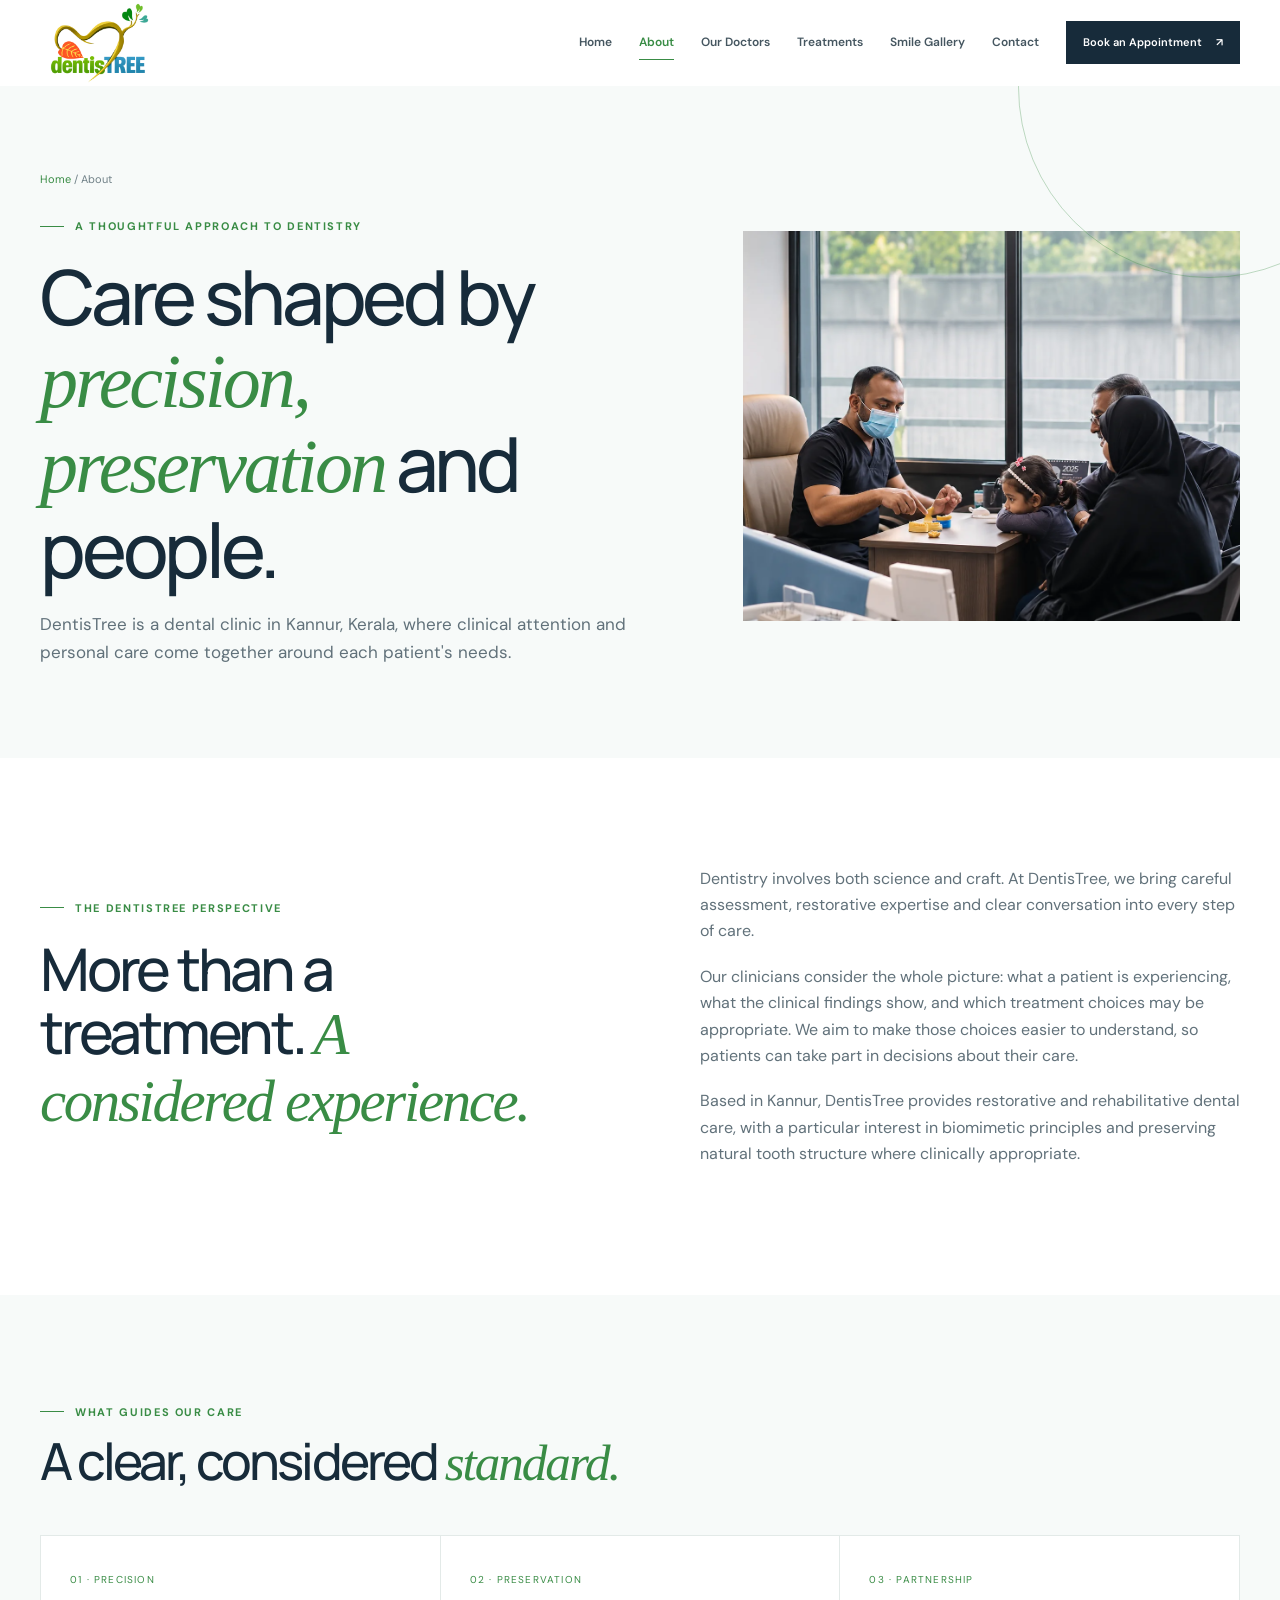
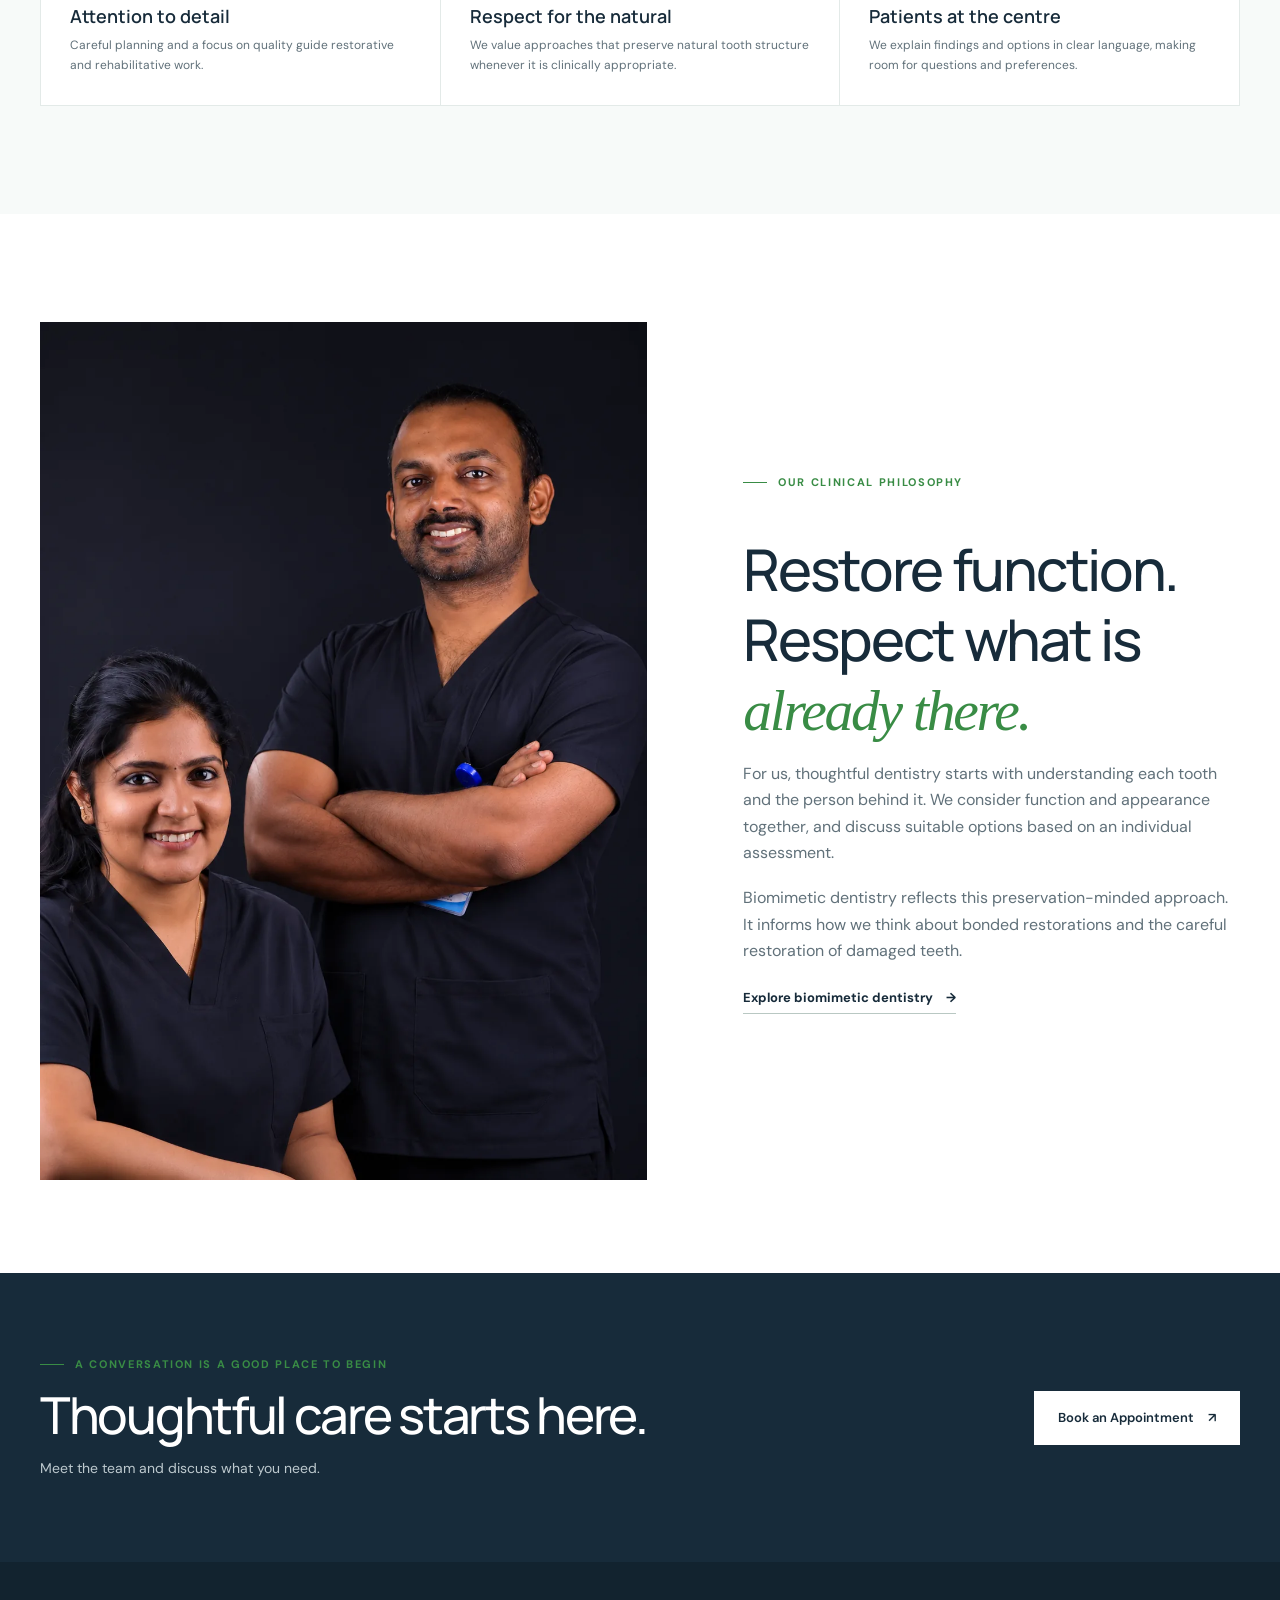
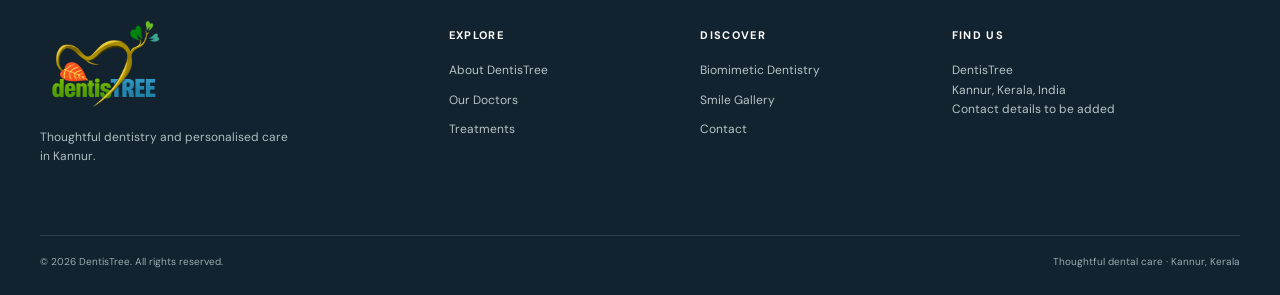
==== commit 534f7f43: "Add files via upload" ====
--- a/about.html
+++ b/about.html
@@ -1,10 +1,12 @@
 <!doctype html><html lang="en"><head><meta charset="utf-8"><meta name="viewport" content="width=device-width, initial-scale=1"><title>About DentisTree | Patient-Centred Dentistry in Kannur</title><meta name="description" content="Learn about DentisTree's clinical philosophy: precision, patient-centred restorative care and preserving natural tooth structure in Kannur."><meta property="og:title" content="About DentisTree"><meta property="og:description" content="A thoughtful approach to dentistry in Kannur, Kerala."><meta property="og:type" content="website"><link rel="icon" href="dentistree_logo.svg" type="image/svg+xml"><link rel="stylesheet" href="css/style.css"><script defer src="js/config.js"></script><script defer src="js/main.js"></script></head><body>
-<header class="site-header"><div class="wrap nav-wrap"><a class="brand" href="index.html"><img src="dentistree_logo.png" alt="DentisTree"></a><button class="menu-toggle" aria-label="Open navigation" aria-expanded="false"><span></span><span></span></button><nav class="nav" aria-label="Main navigation"><a href="index.html">Home</a><a href="about.html" aria-current="page">About</a><a href="doctors.html">Our Doctors</a><a href="treatments.html">Treatments</a><a href="gallery.html">Smile Gallery</a><a href="contact.html">Contact</a><a class="btn" href="contact.html">Book an Appointment <span>↗</span></a></nav></div></header><main>
+<header class="site-header"><div class="wrap nav-wrap"><a class="brand" href="index.html"><img src="dentistree_logo.png" alt="DentisTree"></a><button class="menu-toggle" aria-label="Open navigation" aria-expanded="false"><span></span><span></span><span></span></button><nav class="nav" aria-label="Main navigation"><a href="index.html">Home</a><a href="about.html" aria-current="page">About</a><a href="doctors.html">Our Doctors</a><a href="treatments.html">Treatments</a><a href="gallery.html">Smile Gallery</a><a href="contact.html">Contact</a><a class="btn" href="contact.html">Book an Appointment <span>↗</span></a></nav></div></header><main>
 <section class="page-hero"><div class="wrap page-hero-grid"><div><div class="breadcrumb"><a href="index.html">Home</a> / About</div><div class="eyebrow">A thoughtful approach to dentistry</div><h1 class="display">Care shaped by <em>precision, preservation</em> and people.</h1><p>DentisTree is a dental clinic in Kannur, Kerala, where clinical attention and personal care come together around each patient's needs.</p></div><div class="page-hero-image"><img src="images/optimized/consultation.webp" alt="A dentist taking time to explain dental models to a family" fetchpriority="high"></div></div></section>
 <section class="section"><div class="wrap intro-grid"><div class="intro-copy reveal"><div class="eyebrow">The DentisTree perspective</div><h2 class="display">More than a treatment. <em>A considered experience.</em></h2></div><div class="prose reveal"><p>Dentistry involves both science and craft. At DentisTree, we bring careful assessment, restorative expertise and clear conversation into every step of care.</p><p>Our clinicians consider the whole picture: what a patient is experiencing, what the clinical findings show, and which treatment choices may be appropriate. We aim to make those choices easier to understand, so patients can take part in decisions about their care.</p><p>Based in Kannur, DentisTree provides restorative and rehabilitative dental care, with a particular interest in biomimetic principles and preserving natural tooth structure where clinically appropriate.</p></div></div></section>
 <section class="section" style="background:var(--soft)"><div class="wrap"><div class="section-head"><div><div class="eyebrow">What guides our care</div><h2 class="display">A clear, considered <em>standard.</em></h2></div></div><div class="values-grid"><article class="value reveal"><small>01 · PRECISION</small><h3>Attention to detail</h3><p>Careful planning and a focus on quality guide restorative and rehabilitative work.</p></article><article class="value reveal"><small>02 · PRESERVATION</small><h3>Respect for the natural</h3><p>We value approaches that preserve natural tooth structure whenever it is clinically appropriate.</p></article><article class="value reveal"><small>03 · PARTNERSHIP</small><h3>Patients at the centre</h3><p>We explain findings and options in clear language, making room for questions and preferences.</p></article></div></div></section>
-<section class="section"><div class="wrap page-hero-grid"><div class="page-hero-image reveal"><img src="images/optimized/clinicians.webp" alt="DentisTree clinicians Dr. Arjun Chellath and Dr. Sneha Suresh" loading="lazy"></div><div class="prose reveal"><div class="eyebrow">Our clinical philosophy</div><h2 class="display" style="font-size:clamp(38px,4.5vw,58px)">Restore function. Respect what is <em>already there.</em></h2><p>For us, thoughtful dentistry starts with understanding each tooth and the person behind it. We consider function and appearance together, and discuss suitable options based on an individual assessment.</p><p>Biomimetic dentistry reflects this preservation-minded approach. It informs how we think about bonded restorations and the careful restoration of damaged teeth.</p><a class="text-link" href="biomimetic.html">Explore biomimetic dentistry <span>→</span></a></div></div></section>
+<section class="section"><div class="wrap page-hero-grid"><div class="page-hero-image reveal about-team-image"><img src="images/optimized/clinicians.webp" alt="DentisTree clinicians Dr. Arjun Chellath and Dr. Sneha Suresh" loading="lazy"></div><div class="prose reveal"><div class="eyebrow">Our clinical philosophy</div><h2 class="display" style="font-size:clamp(38px,4.5vw,58px)">Restore function. Respect what is <em>already there.</em></h2><p>For us, thoughtful dentistry starts with understanding each tooth and the person behind it. We consider function and appearance together, and discuss suitable options based on an individual assessment.</p><p>Biomimetic dentistry reflects this preservation-minded approach. It informs how we think about bonded restorations and the careful restoration of damaged teeth.</p><a class="text-link" href="biomimetic.html">Explore biomimetic dentistry <span>→</span></a></div></div></section>
 <section class="cta-section"><div class="wrap cta-row"><div><div class="eyebrow">A conversation is a good place to begin</div><h2>Thoughtful care starts here.</h2><p>Meet the team and discuss what you need.</p></div><a class="btn" href="contact.html">Book an Appointment <span>↗</span></a></div></section></main>
 <footer class="footer"><div class="wrap"><div class="footer-grid"><div class="footer-brand"><img src="dentistree_logo.png" alt="DentisTree"><p>Thoughtful dentistry and personalised care in Kannur.</p></div><div><h4>Explore</h4><div class="footer-links"><a href="about.html">About DentisTree</a><a href="doctors.html">Our Doctors</a><a href="treatments.html">Treatments</a></div></div><div><h4>Discover</h4><div class="footer-links"><a href="biomimetic.html">Biomimetic Dentistry</a><a href="gallery.html">Smile Gallery</a><a href="contact.html">Contact</a></div></div><div class="footer-contact"><h4>Find us</h4><p>DentisTree<br>Kannur, Kerala, India</p><p><a data-contact="phone" href="contact.html">Contact details to be added</a></p></div></div><div class="footer-bottom"><span>© <span data-year>2026</span> DentisTree. All rights reserved.</span><span>Thoughtful dental care · Kannur, Kerala</span></div></div></footer></body></html>
 
 
+
+
--- a/css/style.css
+++ b/css/style.css
@@ -1,47 +1,47 @@
-@import url('https://fonts.googleapis.com/css2?family=DM+Sans:wght@400;500;600;700&family=Manrope:wght@400;500;600;700&display=swap');
-:root{--ink:#172b3a;--muted:#61717a;--green:#8bc943;--deep:#398c45;--blue:#79b0c9;--soft:#f7faf9;--pale:#eef6fa;--line:#e3eae8;--serif:Georgia,'Times New Roman',serif;--sans:'DM Sans',Arial,sans-serif;--display:Manrope,'DM Sans',sans-serif;--wrap:1200px;--ease:cubic-bezier(.2,.7,.2,1)}
-*{box-sizing:border-box}html{scroll-behavior:smooth;scroll-padding-top:100px}body{margin:0;color:var(--ink);font:16px/1.65 var(--sans);background:#fff;-webkit-font-smoothing:antialiased}img{display:block;max-width:100%}a{color:inherit;text-decoration:none}button,input,select,textarea{font:inherit}button,a{-webkit-tap-highlight-color:transparent}.wrap{width:min(var(--wrap),calc(100% - 64px));margin-inline:auto}
-.eyebrow{display:flex;align-items:center;gap:11px;color:var(--deep);font-size:11px;font-weight:700;letter-spacing:.15em;text-transform:uppercase}.eyebrow:before{content:'';width:24px;height:1px;background:currentColor}.display{font:500 clamp(40px,6vw,76px)/1.08 var(--display);letter-spacing:-.055em;margin:20px 0}.display em{font-family:var(--serif);font-weight:400;color:var(--deep);letter-spacing:-.04em}.lead{font-size:18px;line-height:1.75;color:var(--muted);max-width:590px}
-.section{padding:108px 0}.section-head{display:flex;align-items:end;justify-content:space-between;gap:32px;margin-bottom:44px}.section-head .display{font-size:clamp(36px,4vw,54px);margin:12px 0 0}.section-head p{max-width:440px;color:var(--muted);margin:0 0 5px}
-.btn{min-height:54px;display:inline-flex;align-items:center;justify-content:center;gap:14px;padding:0 23px;border:1px solid var(--ink);background:var(--ink);color:#fff;font-size:13px;font-weight:600;transition:background .3s,border-color .3s,transform .3s var(--ease);cursor:pointer}.btn:hover{background:var(--deep);border-color:var(--deep);transform:translateY(-2px)}.btn-light{background:transparent;color:var(--ink)}.btn-light:hover{color:#fff}.btn-green{background:var(--deep);border-color:var(--deep)}.text-link{display:inline-flex;align-items:center;gap:13px;font-size:13px;font-weight:700;color:var(--ink);border-bottom:1px solid #b9c8c3;padding-bottom:5px;transition:gap .25s,color .25s}.text-link:hover{gap:20px;color:var(--deep)}
-.site-header{height:86px;position:sticky;top:0;z-index:50;background:rgba(255,255,255,.96);border-bottom:1px solid transparent;transition:height .25s,border .25s,box-shadow .25s;backdrop-filter:blur(14px)}.site-header.scrolled{height:74px;border-color:var(--line);box-shadow:0 8px 30px #172b3a0a}.nav-wrap{height:100%;display:flex;align-items:center;justify-content:space-between}.brand{position:relative;display:flex;flex:0 0 120px;width:120px;height:80px;align-items:center;overflow:hidden}.brand img{display:block;width:120px;height:80px;max-width:100%;object-fit:contain}.nav{display:flex;align-items:center;gap:27px}.nav a:not(.btn){font-size:12px;font-weight:600;color:#455660;position:relative;padding:8px 0}.nav a:not(.btn):after{content:'';position:absolute;height:1px;width:0;bottom:0;left:0;background:var(--deep);transition:width .25s}.nav a:not(.btn):hover:after,.nav a[aria-current=page]:after{width:100%}.nav a[aria-current=page]{color:var(--deep)}.nav .btn{min-height:43px;padding:0 16px;font-size:11px}.menu-toggle{display:none;border:0;background:none;padding:10px;color:var(--ink)}.menu-toggle span{display:block;width:23px;height:1px;background:currentColor;margin:5px;transition:transform .25s}
-.hero{padding:54px 0 74px;overflow:hidden}.hero-grid{display:grid;grid-template-columns:.88fr 1.12fr;align-items:center;gap:5.3%;min-height:570px}.hero-copy{padding:18px 0 30px;position:relative;z-index:2}.hero-copy .display{max-width:620px}.hero-copy .lead{margin:24px 0 31px}.hero-actions{display:flex;flex-wrap:wrap;gap:12px}.hero-art{height:570px;position:relative}.hero-photo{position:absolute;inset:0 0 22px 25px;overflow:hidden;background:#f2f4f1}.hero-photo img{width:100%;height:100%;object-fit:cover;object-position:center 28%;animation:heroIn 1.1s var(--ease) both}.hero-art:before{content:'';position:absolute;width:210px;height:210px;border:1px solid #8bc94380;border-radius:50%;left:-65px;bottom:4px;z-index:1;animation:leafFloat 7s ease-in-out infinite}.hero-art:after{content:'';position:absolute;width:110px;height:110px;border-radius:50%;background:#f1f8ec;right:-35px;top:-24px;z-index:-1}.hero-note{position:absolute;z-index:2;left:-34px;bottom:0;background:#fff;padding:17px 21px;box-shadow:0 14px 40px #172b3a13;display:flex;align-items:center;gap:13px}.note-mark{width:37px;height:37px;border-radius:50%;background:var(--pale);display:grid;place-items:center;color:var(--deep);font:20px var(--serif)}.hero-note b{display:block;font-size:12px}.hero-note span{font-size:11px;color:var(--muted)}
-.stats{border-top:1px solid var(--line);border-bottom:1px solid var(--line);display:grid;grid-template-columns:repeat(4,1fr);padding:29px 0}.stat{padding:4px 26px;border-right:1px solid var(--line)}.stat:first-child{padding-left:0}.stat:last-child{border:0}.stat strong{font:500 28px/1.2 var(--display);letter-spacing:-.04em}.stat span{display:block;color:var(--muted);font-size:11px;margin-top:7px}
-.intro-grid{display:grid;grid-template-columns:1fr 1fr;gap:10%;align-items:center}.intro-copy .display{font-size:clamp(38px,4.6vw,60px)}.intro-image{position:relative;margin-right:35px}.intro-image img{height:450px;width:100%;object-fit:cover}.image-caption{position:absolute;right:-35px;bottom:25px;background:#fff;padding:14px 18px;font-size:11px;box-shadow:0 12px 35px #172b3a15}
-.treatment-grid{display:grid;grid-template-columns:repeat(4,1fr);border-top:1px solid var(--line);border-left:1px solid var(--line)}.treatment-item{min-height:215px;padding:26px 24px;border-right:1px solid var(--line);border-bottom:1px solid var(--line);transition:background .3s}.treatment-item:hover{background:var(--soft)}.treatment-item .num{font:13px var(--serif);color:var(--blue)}.treatment-item h3{font:600 17px var(--display);margin:26px 0 9px;letter-spacing:-.02em}.treatment-item p{font-size:12px;color:var(--muted);line-height:1.65;margin:0 0 18px}.treatment-item a{font-size:11px;font-weight:700;color:var(--deep)}
+@import url('https://fonts.googleapis.com/css2?family=DM+Sans:wght@400;500;600;700&family=Manrope:wght@400;500;600;700&display=swap');
+:root{--ink:#172b3a;--muted:#61717a;--green:#398c45;--deep:#398c45;--blue:#79b0c9;--soft:#f7faf9;--pale:#eef6fa;--line:#e3eae8;--serif:Georgia,'Times New Roman',serif;--sans:'DM Sans',Arial,sans-serif;--display:Manrope,'DM Sans',sans-serif;--wrap:1200px;--ease:cubic-bezier(.2,.7,.2,1)}
+*{box-sizing:border-box}html{scroll-behavior:smooth;scroll-padding-top:100px}body{margin:0;color:var(--ink);font:16px/1.65 var(--sans);background:#fff;-webkit-font-smoothing:antialiased}img{display:block;max-width:100%}a{color:inherit;text-decoration:none}button,input,select,textarea{font:inherit}button,a{-webkit-tap-highlight-color:transparent}.wrap{width:min(var(--wrap),calc(100% - 64px));margin-inline:auto}
+.eyebrow{display:flex;align-items:center;gap:11px;color:var(--deep);font-size:11px;font-weight:700;letter-spacing:.15em;text-transform:uppercase}.eyebrow:before{content:'';width:24px;height:1px;background:currentColor}.display{font:500 clamp(40px,6vw,76px)/1.08 var(--display);letter-spacing:-.055em;margin:20px 0}.display em{font-family:var(--serif);font-weight:400;color:var(--deep);letter-spacing:-.04em}.lead{font-size:18px;line-height:1.75;color:var(--muted);max-width:590px}
+.section{padding:108px 0}.section-head{display:flex;align-items:end;justify-content:space-between;gap:32px;margin-bottom:44px}.section-head .display{font-size:clamp(36px,4vw,54px);margin:12px 0 0}.section-head p{max-width:440px;color:var(--muted);margin:0 0 5px}
+.btn{min-height:54px;display:inline-flex;align-items:center;justify-content:center;gap:14px;padding:0 23px;border:1px solid var(--ink);background:var(--ink);color:#fff;font-size:13px;font-weight:600;transition:background .3s,border-color .3s,transform .3s var(--ease);cursor:pointer}.btn:hover{background:var(--deep);border-color:var(--deep);transform:translateY(-2px)}.btn-light{background:transparent;color:var(--ink)}.btn-light:hover{background:var(--deep);border-color:var(--deep);color:#fff}.btn-green{background:var(--deep);border-color:var(--deep)}.text-link{display:inline-flex;align-items:center;gap:13px;font-size:13px;font-weight:700;color:var(--ink);border-bottom:1px solid #b9c8c3;padding-bottom:5px;transition:gap .25s,color .25s}.text-link:hover{gap:20px;color:var(--deep)}
+.site-header{height:86px;position:sticky;top:0;z-index:50;background:rgba(255,255,255,.96);border-bottom:1px solid transparent;transition:height .25s,border .25s,box-shadow .25s;backdrop-filter:blur(14px)}.site-header.scrolled{height:74px;border-color:var(--line);box-shadow:0 8px 30px #172b3a0a}.nav-wrap{height:100%;display:flex;align-items:center;justify-content:space-between}.brand{position:relative;display:flex;flex:0 0 120px;width:120px;height:80px;align-items:center;overflow:hidden}.brand img{display:block;width:120px;height:80px;max-width:100%;object-fit:contain}.nav{display:flex;align-items:center;gap:27px}.nav a:not(.btn){font-size:12px;font-weight:600;color:#455660;position:relative;padding:8px 0}.nav a:not(.btn):after{content:'';position:absolute;height:1px;width:0;bottom:0;left:0;background:var(--deep);transition:width .25s}.nav a:not(.btn):hover:after,.nav a[aria-current=page]:after{width:100%}.nav a[aria-current=page]{color:var(--deep)}.nav .btn{min-height:43px;padding:0 16px;font-size:11px}.menu-toggle{display:none;border:0;background:none;padding:10px;color:var(--ink)}.menu-toggle span{display:block;width:23px;height:1px;background:currentColor;margin:5px;transition:transform .25s,opacity .2s}
+.hero{padding:54px 0 74px;overflow:hidden}.hero-grid{display:grid;grid-template-columns:.88fr 1.12fr;align-items:center;gap:5.3%;min-height:570px}.hero-copy{padding:18px 0 30px;position:relative;z-index:2}.hero-copy .display{max-width:620px}.hero-copy .lead{margin:24px 0 31px}.hero-actions{display:flex;flex-wrap:wrap;gap:12px}.hero-art{height:570px;position:relative}.hero-photo{position:absolute;inset:0 0 22px 25px;overflow:hidden;background:#f2f4f1}.hero-photo img{width:100%;height:100%;object-fit:cover;object-position:center 28%;animation:heroIn 1.1s var(--ease) both}.hero-art:before{content:'';position:absolute;width:210px;height:210px;border:1px solid #398c4580;border-radius:50%;left:-65px;bottom:4px;z-index:1;animation:leafFloat 7s ease-in-out infinite}.hero-art:after{content:'';position:absolute;width:110px;height:110px;border-radius:50%;background:#f1f8ec;right:-35px;top:-24px;z-index:-1}.hero-note{position:absolute;z-index:2;left:-34px;bottom:0;background:#fff;padding:17px 21px;box-shadow:0 14px 40px #172b3a13;display:flex;align-items:center;gap:13px}.note-mark{width:37px;height:37px;border-radius:50%;background:var(--pale);display:grid;place-items:center;color:var(--deep);font:20px var(--serif)}.hero-note b{display:block;font-size:12px}.hero-note span{font-size:11px;color:var(--muted)}
+.stats{border-top:1px solid var(--line);border-bottom:1px solid var(--line);display:grid;grid-template-columns:repeat(4,1fr);padding:29px 0}.stat{padding:4px 26px;border-right:1px solid var(--line)}.stat:first-child{padding-left:0}.stat:last-child{border:0}.stat strong{font:500 28px/1.2 var(--display);letter-spacing:-.04em}.stat span{display:block;color:var(--muted);font-size:11px;margin-top:7px}
+.intro-grid{display:grid;grid-template-columns:1fr 1fr;gap:10%;align-items:center}.intro-copy .display{font-size:clamp(38px,4.6vw,60px)}.intro-image{position:relative;margin-right:35px}.intro-image img{height:450px;width:100%;object-fit:cover}.image-caption{position:absolute;right:-35px;bottom:25px;background:#fff;padding:14px 18px;font-size:11px;box-shadow:0 12px 35px #172b3a15}
+.treatment-grid{display:grid;grid-template-columns:repeat(4,1fr);border-top:1px solid var(--line);border-left:1px solid var(--line)}.treatment-item{min-height:215px;padding:26px 24px;border-right:1px solid var(--line);border-bottom:1px solid var(--line);transition:background .3s}.treatment-item:hover{background:var(--soft)}.treatment-item .num{font:13px var(--serif);color:var(--blue)}.treatment-item h3{font:600 17px var(--display);margin:26px 0 9px;letter-spacing:-.02em}.treatment-item p{font-size:12px;color:var(--muted);line-height:1.65;margin:0 0 18px}.treatment-item a{font-size:11px;font-weight:700;color:var(--deep)}
 .team-section{background:var(--soft)}.team-grid{display:grid;grid-template-columns:1fr .8fr;gap:8%;align-items:center}.team-photo{height:590px;overflow:hidden;background:#131823}.team-photo img{width:100%;height:100%;object-fit:cover;object-position:center 30%}.team-copy .display{font-size:clamp(40px,4.8vw,62px)}.doctor-mini{border-top:1px solid var(--line);padding:15px 0;display:flex;align-items:center;justify-content:space-between}.doctor-mini strong{font:600 15px var(--display)}.doctor-mini span{font-size:11px;color:var(--muted)}
-.feature-band{display:grid;grid-template-columns:1fr 1fr;min-height:510px}.feature-image{min-height:510px;overflow:hidden}.feature-image img{height:100%;width:100%;object-fit:cover}.feature-copy{background:#f1f8ec;padding:80px clamp(36px,8vw,120px);display:flex;flex-direction:column;justify-content:center}.feature-copy .display{font-size:clamp(38px,4.3vw,58px)}.quote{font:italic 20px/1.55 var(--serif);color:#3c5159;border-left:2px solid var(--green);padding-left:22px;margin:28px 0}
-.cta-section{background:var(--ink);color:#fff;padding:82px 0}.cta-row{display:flex;align-items:center;justify-content:space-between;gap:32px}.cta-row h2{font:500 clamp(32px,4vw,51px)/1.12 var(--display);letter-spacing:-.045em;margin:13px 0}.cta-row p{color:#bdc9ce;font-size:14px;margin:0}.cta-row .eyebrow{color:#a8d674}.cta-row .btn{background:#fff;color:var(--ink);border-color:#fff}.cta-row .btn:hover{background:var(--green);border-color:var(--green)}
-.footer{background:#12232f;color:#dbe3e6;padding:58px 0 24px}.footer-grid{display:grid;grid-template-columns:1.4fr .8fr .8fr 1.1fr;gap:42px;padding-bottom:48px}.footer-brand img{width:132px;height:auto;filter:none;opacity:1}.footer-brand p{font-size:12px;color:#aebcc1;max-width:260px;margin:20px 0}.footer h4{font-size:11px;text-transform:uppercase;letter-spacing:.12em;color:#fff;margin:6px 0 17px}.footer-links{display:grid;gap:10px}.footer-links a,.footer-contact p{font-size:12px;color:#b7c3c8;margin:0}.footer-links a:hover{color:#fff}.footer-bottom{display:flex;justify-content:space-between;border-top:1px solid #ffffff20;padding-top:18px;font-size:10px;color:#9aabb1}
-.page-hero{padding:84px 0 75px;background:var(--soft);position:relative;overflow:hidden}.page-hero:after{content:'';position:absolute;width:380px;height:380px;border:1px solid #8bc94350;border-radius:50%;right:-120px;top:-190px}.page-hero .display{max-width:850px}.page-hero p{max-width:630px;color:var(--muted);font-size:17px}.breadcrumb{font-size:11px;color:#708087;margin-bottom:29px}.breadcrumb a{color:var(--deep)}.page-hero-grid{display:grid;grid-template-columns:1.1fr .9fr;gap:8%;align-items:center}.page-hero-image{height:390px;overflow:hidden}.page-hero-image img{height:100%;width:100%;object-fit:cover}
-.prose{max-width:720px}.prose p{color:var(--muted);margin:0 0 19px}.prose h2{font:500 34px/1.2 var(--display);letter-spacing:-.04em;margin:44px 0 16px}.values-grid{display:grid;grid-template-columns:repeat(3,1fr);gap:1px;background:var(--line);border:1px solid var(--line);margin-top:45px}.value{background:#fff;padding:29px}.value small{color:var(--deep);letter-spacing:.12em;font-size:10px}.value h3{font:600 18px var(--display);margin:13px 0 8px}.value p{font-size:12px;color:var(--muted);margin:0}
-.doctor-profile{display:grid;grid-template-columns:.8fr 1.2fr;gap:8%;padding:82px 0;border-bottom:1px solid var(--line);align-items:center}.doctor-profile:nth-child(even){grid-template-columns:1.2fr .8fr}.doctor-profile:nth-child(even) .doctor-portrait{order:2}.doctor-portrait{height:580px;background:#131823;overflow:hidden}.doctor-portrait img{width:100%;height:100%;object-fit:cover;object-position:center 28%}.doctor-profile:first-child .doctor-portrait img{object-position:75% center}.doctor-profile:nth-child(2) .doctor-portrait img{object-position:20% center}.doctor-info h2{font:500 clamp(35px,4vw,52px)/1.1 var(--display);letter-spacing:-.045em;margin:10px 0}.doctor-role{font-size:12px;color:var(--deep);font-weight:700}.doctor-credentials{font:italic 16px var(--serif);color:#506169;margin:8px 0 24px}.doctor-info p{color:var(--muted);font-size:14px}.doctor-info .quote{font-size:17px}
-.treatment-list{border-top:1px solid var(--line)}.treatment-row{display:grid;grid-template-columns:70px 1fr 1fr 115px;gap:25px;align-items:start;padding:28px 0;border-bottom:1px solid var(--line)}.treatment-row .number{font:16px var(--serif);color:var(--blue);padding-top:4px}.treatment-row h2{font:600 20px var(--display);margin:0;letter-spacing:-.025em}.treatment-row p{margin:0;color:var(--muted);font-size:13px}.treatment-row .text-link{font-size:11px;justify-self:end}
+.feature-band{display:grid;grid-template-columns:1fr 1fr;min-height:510px}.feature-image{min-height:510px;overflow:hidden}.feature-image img{height:100%;width:100%;object-fit:cover}.feature-copy{background:#f1f8ec;padding:80px clamp(36px,8vw,120px);display:flex;flex-direction:column;justify-content:center}.feature-copy .display{font-size:clamp(38px,4.3vw,58px)}.quote{font:italic 20px/1.55 var(--serif);color:#3c5159;border-left:2px solid var(--green);padding-left:22px;margin:28px 0}
+.cta-section{background:var(--ink);color:#fff;padding:82px 0}.cta-row{display:flex;align-items:center;justify-content:space-between;gap:32px}.cta-row h2{font:500 clamp(32px,4vw,51px)/1.12 var(--display);letter-spacing:-.045em;margin:13px 0}.cta-row p{color:#bdc9ce;font-size:14px;margin:0}.cta-row .eyebrow{color:#398c45}.cta-row .btn{background:#fff;color:var(--ink);border-color:#fff}.cta-row .btn:hover{background:var(--green);border-color:var(--green)}
+.footer{background:#12232f;color:#dbe3e6;padding:58px 0 24px}.footer-grid{display:grid;grid-template-columns:1.4fr .8fr .8fr 1.1fr;gap:42px;padding-bottom:48px}.footer-brand img{width:132px;height:auto;filter:none;opacity:1}.footer-brand p{font-size:12px;color:#aebcc1;max-width:260px;margin:20px 0}.footer h4{font-size:11px;text-transform:uppercase;letter-spacing:.12em;color:#fff;margin:6px 0 17px}.footer-links{display:grid;gap:10px}.footer-links a,.footer-contact p{font-size:12px;color:#b7c3c8;margin:0}.footer-links a:hover{color:#fff}.footer-bottom{display:flex;justify-content:space-between;border-top:1px solid #ffffff20;padding-top:18px;font-size:10px;color:#9aabb1}
+.page-hero{padding:84px 0 75px;background:var(--soft);position:relative;overflow:hidden}.page-hero:after{content:'';position:absolute;width:380px;height:380px;border:1px solid #398c4550;border-radius:50%;right:-120px;top:-190px}.page-hero .display{max-width:850px}.page-hero p{max-width:630px;color:var(--muted);font-size:17px}.breadcrumb{font-size:11px;color:#708087;margin-bottom:29px}.breadcrumb a{color:var(--deep)}.page-hero-grid{display:grid;grid-template-columns:1.1fr .9fr;gap:8%;align-items:center}.page-hero-image{height:390px;overflow:hidden}.page-hero-image img{height:100%;width:100%;object-fit:cover}
+.prose{max-width:720px}.prose p{color:var(--muted);margin:0 0 19px}.prose h2{font:500 34px/1.2 var(--display);letter-spacing:-.04em;margin:44px 0 16px}.values-grid{display:grid;grid-template-columns:repeat(3,1fr);gap:1px;background:var(--line);border:1px solid var(--line);margin-top:45px}.value{background:#fff;padding:29px}.value small{color:var(--deep);letter-spacing:.12em;font-size:10px}.value h3{font:600 18px var(--display);margin:13px 0 8px}.value p{font-size:12px;color:var(--muted);margin:0}
+.doctor-profile{display:grid;grid-template-columns:.8fr 1.2fr;gap:8%;padding:82px 0;border-bottom:1px solid var(--line);align-items:center}.doctor-profile:nth-child(even){grid-template-columns:1.2fr .8fr}.doctor-profile:nth-child(even) .doctor-portrait{order:2}.doctor-portrait{height:580px;background:#131823;overflow:hidden}.doctor-portrait img{width:100%;height:100%;object-fit:cover;object-position:center 28%}.doctor-profile:first-child .doctor-portrait img{object-position:75% center}.doctor-profile:nth-child(2) .doctor-portrait img{object-position:20% center}.doctor-info h2{font:500 clamp(35px,4vw,52px)/1.1 var(--display);letter-spacing:-.045em;margin:10px 0}.doctor-role{font-size:12px;color:var(--deep);font-weight:700}.doctor-credentials{font:italic 16px var(--serif);color:#506169;margin:8px 0 24px}.doctor-info p{color:var(--muted);font-size:14px}.doctor-info .quote{font-size:17px}
+.treatment-list{border-top:1px solid var(--line)}.treatment-row{display:grid;grid-template-columns:70px 1fr 1fr 115px;gap:25px;align-items:start;padding:28px 0;border-bottom:1px solid var(--line)}.treatment-row .number{font:16px var(--serif);color:var(--blue);padding-top:4px}.treatment-row h2{font:600 20px var(--display);margin:0;letter-spacing:-.025em}.treatment-row p{margin:0;color:var(--muted);font-size:13px}.treatment-row .text-link{font-size:11px;justify-self:end}
 .steps{display:grid;grid-template-columns:repeat(3,1fr);gap:32px}.step{border-top:1px solid var(--green);padding-top:17px}.step strong{font:14px var(--serif);color:var(--deep)}.step h3{font:600 19px var(--display);margin:14px 0 8px}.step p{font-size:13px;color:var(--muted);margin:0}
 
-.feature-band{display:grid;grid-template-columns:1fr 1fr;min-height:510px}.feature-image{min-height:510px;overflow:hidden}.feature-image img{height:100%;width:100%;object-fit:cover}.feature-copy{background:#f1f8ec;padding:80px clamp(36px,8vw,120px);display:flex;flex-direction:column;justify-content:center}.feature-copy .display{font-size:clamp(38px,4.3vw,58px)}.quote{font:italic 20px/1.55 var(--serif);color:#3c5159;border-left:2px solid var(--green);padding-left:22px;margin:28px 0}
-.cta-section{background:var(--ink);color:#fff;padding:82px 0}.cta-row{display:flex;align-items:center;justify-content:space-between;gap:32px}.cta-row h2{font:500 clamp(32px,4vw,51px)/1.12 var(--display);letter-spacing:-.045em;margin:13px 0}.cta-row p{color:#bdc9ce;font-size:14px;margin:0}.cta-row .eyebrow{color:#a8d674}.cta-row .btn{background:#fff;color:var(--ink);border-color:#fff}.cta-row .btn:hover{background:var(--green);border-color:var(--green)}
+.feature-band{display:grid;grid-template-columns:1fr 1fr;min-height:510px}.feature-image{min-height:510px;overflow:hidden}.feature-image img{height:100%;width:100%;object-fit:cover}.feature-copy{background:#f1f8ec;padding:80px clamp(36px,8vw,120px);display:flex;flex-direction:column;justify-content:center}.feature-copy .display{font-size:clamp(38px,4.3vw,58px)}.quote{font:italic 20px/1.55 var(--serif);color:#3c5159;border-left:2px solid var(--green);padding-left:22px;margin:28px 0}
+.cta-section{background:var(--ink);color:#fff;padding:82px 0}.cta-row{display:flex;align-items:center;justify-content:space-between;gap:32px}.cta-row h2{font:500 clamp(32px,4vw,51px)/1.12 var(--display);letter-spacing:-.045em;margin:13px 0}.cta-row p{color:#bdc9ce;font-size:14px;margin:0}.cta-row .eyebrow{color:#398c45}.cta-row .btn{background:#fff;color:var(--ink);border-color:#fff}.cta-row .btn:hover{background:var(--green);border-color:var(--green)}
 .footer{background:#12232f;color:#dbe3e6;padding:58px 0 24px}.footer-grid{display:grid;grid-template-columns:1.4fr .8fr .8fr 1.1fr;gap:42px;padding-bottom:48px}.footer-brand img{width:132px;height:auto;filter:none;opacity:1}.footer-brand p{font-size:12px;color:#aebcc1;max-width:260px;margin:20px 0}.footer h4{font-size:11px;text-transform:uppercase;letter-spacing:.12em;color:#fff;margin:6px 0 17px}.footer-links{display:grid;gap:10px}.footer-links a,.footer-contact p{font-size:12px;color:#b7c3c8;margin:0}.footer-links a:hover{color:#fff}.footer-bottom{display:flex;justify-content:space-between;border-top:1px solid #ffffff20;padding-top:18px;font-size:10px;color:#9aabb1}
-.page-hero{padding:84px 0 75px;background:var(--soft);position:relative;overflow:hidden}.page-hero:after{content:'';position:absolute;width:380px;height:380px;border:1px solid #8bc94350;border-radius:50%;right:-120px;top:-190px}.page-hero .display{max-width:850px}.page-hero p{max-width:630px;color:var(--muted);font-size:17px}.breadcrumb{font-size:11px;color:#708087;margin-bottom:29px}.breadcrumb a{color:var(--deep)}.page-hero-grid{display:grid;grid-template-columns:1.1fr .9fr;gap:8%;align-items:center}.page-hero-image{height:390px;overflow:hidden}.page-hero-image img{height:100%;width:100%;object-fit:cover}
-.prose{max-width:720px}.prose p{color:var(--muted);margin:0 0 19px}.prose h2{font:500 34px/1.2 var(--display);letter-spacing:-.04em;margin:44px 0 16px}.values-grid{display:grid;grid-template-columns:repeat(3,1fr);gap:1px;background:var(--line);border:1px solid var(--line);margin-top:45px}.value{background:#fff;padding:29px}.value small{color:var(--deep);letter-spacing:.12em;font-size:10px}.value h3{font:600 18px var(--display);margin:13px 0 8px}.value p{font-size:12px;color:var(--muted);margin:0}
+.page-hero{padding:84px 0 75px;background:var(--soft);position:relative;overflow:hidden}.page-hero:after{content:'';position:absolute;width:380px;height:380px;border:1px solid #398c4550;border-radius:50%;right:-120px;top:-190px}.page-hero .display{max-width:850px}.page-hero p{max-width:630px;color:var(--muted);font-size:17px}.breadcrumb{font-size:11px;color:#708087;margin-bottom:29px}.breadcrumb a{color:var(--deep)}.page-hero-grid{display:grid;grid-template-columns:1.1fr .9fr;gap:8%;align-items:center}.page-hero-image{height:390px;overflow:hidden}.page-hero-image img{height:100%;width:100%;object-fit:cover}
+.prose{max-width:720px}.prose p{color:var(--muted);margin:0 0 19px}.prose h2{font:500 34px/1.2 var(--display);letter-spacing:-.04em;margin:44px 0 16px}.values-grid{display:grid;grid-template-columns:repeat(3,1fr);gap:1px;background:var(--line);border:1px solid var(--line);margin-top:45px}.value{background:#fff;padding:29px}.value small{color:var(--deep);letter-spacing:.12em;font-size:10px}.value h3{font:600 18px var(--display);margin:13px 0 8px}.value p{font-size:12px;color:var(--muted);margin:0}
 .doctor-profile{display:grid;grid-template-columns:.8fr 1.2fr;gap:8%;padding:82px 0;border-bottom:1px solid var(--line);align-items:center}.doctor-profile:nth-child(even){grid-template-columns:1.2fr .8fr}.doctor-profile:nth-child(even) .doctor-portrait{order:2}.doctor-portrait{height:580px;background:#131823;overflow:hidden}.doctor-portrait img{width:100%;height:100%;object-fit:cover;object-position:center 28%}.doctor-profile:first-child .doctor-portrait img{object-position:75% center}.doctor-profile:nth-child(2) .doctor-portrait img{object-position:20% center}.doctor-info h2{font:500 clamp(35px,4vw,52px)/1.1 var(--display);letter-spacing:-.045em;margin:10px 0}.doctor-role{font-size:12px;color:var(--deep);font-weight:700}.doctor-credentials{font:italic 16px var(--serif);color:#506169;margin:8px 0 24px}.doctor-info p{color:var(--muted);font-size:14px}.doctor-info .quote{font-size:17px}
-.treatment-list{border-top:1px solid var(--line)}.treatment-row{display:grid;grid-template-columns:70px 1fr 1fr 115px;gap:25px;align-items:start;padding:28px 0;border-bottom:1px solid var(--line)}.treatment-row .number{font:16px var(--serif);color:var(--blue);padding-top:4px}.treatment-row h2{font:600 20px var(--display);margin:0;letter-spacing:-.025em}.treatment-row p{margin:0;color:var(--muted);font-size:13px}.treatment-row .text-link{font-size:11px;justify-self:end}
-.steps{display:grid;grid-template-columns:repeat(3,1fr);gap:32px}.step{border-top:1px solid var(--green);padding-top:17px}.step strong{font:14px var(--serif);color:var(--deep)}.step h3{font:600 19px var(--display);margin:14px 0 8px}.step p{font-size:13px;color:var(--muted);margin:0}
+.treatment-list{border-top:1px solid var(--line)}.treatment-row{display:grid;grid-template-columns:70px 1fr 1fr 115px;gap:25px;align-items:start;padding:28px 0;border-bottom:1px solid var(--line)}.treatment-row .number{font:16px var(--serif);color:var(--blue);padding-top:4px}.treatment-row h2{font:600 20px var(--display);margin:0;letter-spacing:-.025em}.treatment-row p{margin:0;color:var(--muted);font-size:13px}.treatment-row .text-link{font-size:11px;justify-self:end}
+.steps{display:grid;grid-template-columns:repeat(3,1fr);gap:32px}.step{border-top:1px solid var(--green);padding-top:17px}.step strong{font:14px var(--serif);color:var(--deep)}.step h3{font:600 19px var(--display);margin:14px 0 8px}.step p{font-size:13px;color:var(--muted);margin:0}
 .gallery-grid{display:grid;grid-template-columns:1.1fr .9fr .9fr;grid-auto-rows:250px;gap:14px}.gallery-item{position:relative;overflow:hidden;background:#f4f7f5;border:1px solid var(--line);display:flex;align-items:end;padding:22px}.gallery-item:first-child{grid-row:span 2}.gallery-item:nth-child(4){grid-column:span 2}.gallery-item:before{content:'';position:absolute;inset:0;background:linear-gradient(145deg,#eef6fa,#f7faf9 55%,#eff5eb)}.gallery-item:nth-child(2):before{background:linear-gradient(135deg,#f1f8ec,#e8f1f3)}.gallery-item:nth-child(3):before{background:linear-gradient(135deg,#f4f1eb,#eef6fa)}.gallery-item:nth-child(4):before{background:linear-gradient(135deg,#eef6fa,#f3f7ef)}.gallery-item:nth-child(5):before{background:linear-gradient(145deg,#f6f6f2,#eef4f6)}
-.gallery-orbit{position:absolute;border:1px solid #8bc94366;border-radius:50%;width:170px;height:170px;top:25%;left:50%;transform:translate(-50%,-15%);transition:transform .5s var(--ease)}.gallery-orbit:after{content:'';position:absolute;inset:21px;border:1px solid #79b0c966;border-radius:50%}.gallery-item:hover .gallery-orbit,.gallery-item:focus-within .gallery-orbit{transform:translate(-50%,-15%) scale(1.08)}.placeholder-tag{position:absolute;top:18px;right:18px;font-size:9px;letter-spacing:.11em;text-transform:uppercase;color:#687b81;background:#ffffffba;padding:6px 9px}.gallery-item h3,.gallery-item p{position:relative;margin:0}.gallery-item h3{font:600 16px var(--display)}.gallery-item p{font-size:11px;color:var(--muted);margin-top:4px}.gallery-item button{position:absolute;inset:0;border:0;background:transparent;cursor:pointer}.gallery-note{margin-top:20px;color:var(--muted);font-size:12px}
-.lightbox{position:fixed;inset:0;z-index:100;background:#10232eef;color:white;display:none;align-items:center;justify-content:center;padding:30px}.lightbox.open{display:flex}.lightbox-inner{text-align:center;max-width:560px}.lightbox-inner .placeholder-large{width:min(70vw,480px);height:min(55vh,390px);margin:auto auto 20px;border:1px solid #ffffff45;display:grid;place-items:center;background:linear-gradient(135deg,#ffffff08,#ffffff14)}.lightbox-inner p{color:#c6d0d4}.lightbox-close{position:absolute;right:28px;top:20px;background:none;border:0;color:white;font-size:32px;cursor:pointer}
+.gallery-orbit{position:absolute;border:1px solid #398c4566;border-radius:50%;width:170px;height:170px;top:25%;left:50%;transform:translate(-50%,-15%);transition:transform .5s var(--ease)}.gallery-orbit:after{content:'';position:absolute;inset:21px;border:1px solid #79b0c966;border-radius:50%}.gallery-item:hover .gallery-orbit,.gallery-item:focus-within .gallery-orbit{transform:translate(-50%,-15%) scale(1.08)}.placeholder-tag{position:absolute;top:18px;right:18px;font-size:9px;letter-spacing:.11em;text-transform:uppercase;color:#687b81;background:#ffffffba;padding:6px 9px}.gallery-item h3,.gallery-item p{position:relative;margin:0}.gallery-item h3{font:600 16px var(--display)}.gallery-item p{font-size:11px;color:var(--muted);margin-top:4px}.gallery-item button{position:absolute;inset:0;border:0;background:transparent;cursor:pointer}.gallery-note{margin-top:20px;color:var(--muted);font-size:12px}
+.lightbox{position:fixed;inset:0;z-index:100;background:#10232eef;color:white;display:none;align-items:center;justify-content:center;padding:30px}.lightbox.open{display:flex}.lightbox-inner{text-align:center;max-width:560px}.lightbox-inner .placeholder-large{width:min(70vw,480px);height:min(55vh,390px);margin:auto auto 20px;border:1px solid #ffffff45;display:grid;place-items:center;background:linear-gradient(135deg,#ffffff08,#ffffff14)}.lightbox-inner p{color:#c6d0d4}.lightbox-close{position:absolute;right:28px;top:20px;background:none;border:0;color:white;font-size:32px;cursor:pointer}
 .contact-grid{display:grid;grid-template-columns:.85fr 1.15fr;gap:8%;align-items:start}.contact-card{background:var(--soft);padding:34px}.contact-card h2{font:500 28px var(--display);margin:0 0 20px}.contact-line{padding:17px 0;border-bottom:1px solid var(--line)}.contact-line b{display:block;font-size:11px;color:var(--deep);text-transform:uppercase;letter-spacing:.1em}.contact-line span{display:block;font-size:14px;color:var(--ink);margin-top:4px}
-.map-placeholder{height:210px;margin-top:24px;background:var(--pale);border:1px solid #dbe9ed;display:grid;place-items:center;text-align:center;padding:22px;color:var(--muted);font-size:12px}.map-placeholder strong{display:block;color:var(--ink);font-size:14px;margin-bottom:5px}.map-placeholder.map-ready{display:block;padding:0}.map-placeholder iframe{width:100%;height:100%;border:0}.form-panel h2{font:500 36px var(--display);letter-spacing:-.035em;margin:0 0 8px}.form-panel>p{color:var(--muted);font-size:13px;margin:0 0 27px}.form-grid{display:grid;grid-template-columns:1fr 1fr;gap:17px}.field{display:grid;gap:7px}.field.full{grid-column:1/-1}.field label{font-size:11px;font-weight:700}.field input,.field select,.field textarea{width:100%;background:#fff;border:1px solid #d8e1df;padding:12px 13px;outline:none;color:var(--ink);font-size:13px;transition:border .2s}.field input:focus,.field select:focus,.field textarea:focus{border-color:var(--deep);box-shadow:0 0 0 3px #8bc94320}.field textarea{min-height:115px;resize:vertical}.form-actions{margin-top:20px;display:flex;align-items:center;gap:17px}.form-hint{font-size:11px;color:var(--muted)}.form-status{margin-top:18px;padding:14px;background:var(--pale);font-size:13px;display:none}.form-status.show{display:block}.form-status strong,.form-status>span{display:block}.notice{font-size:11px;color:var(--muted);margin-top:15px}
-.reveal{opacity:0;transform:translateY(20px);transition:opacity .75s var(--ease),transform .75s var(--ease)}.reveal.visible{opacity:1;transform:none}.stagger>*{transition-delay:calc(var(--i,0)*90ms)}.sr-only{position:absolute;width:1px;height:1px;padding:0;margin:-1px;overflow:hidden;clip:rect(0,0,0,0);white-space:nowrap;border:0}:focus-visible{outline:3px solid #79b0c9;outline-offset:3px}
+.map-placeholder{height:210px;margin-top:24px;background:var(--pale);border:1px solid #dbe9ed;display:grid;place-items:center;text-align:center;padding:22px;color:var(--muted);font-size:12px}.map-placeholder strong{display:block;color:var(--ink);font-size:14px;margin-bottom:5px}.map-placeholder.map-ready{display:block;padding:0}.map-placeholder iframe{width:100%;height:100%;border:0}.form-panel h2{font:500 36px var(--display);letter-spacing:-.035em;margin:0 0 8px}.form-panel>p{color:var(--muted);font-size:13px;margin:0 0 27px}.form-grid{display:grid;grid-template-columns:1fr 1fr;gap:17px}.field{display:grid;gap:7px}.field.full{grid-column:1/-1}.field label{font-size:11px;font-weight:700}.field input,.field select,.field textarea{width:100%;background:#fff;border:1px solid #d8e1df;padding:12px 13px;outline:none;color:var(--ink);font-size:13px;transition:border .2s}.field input:focus,.field select:focus,.field textarea:focus{border-color:var(--deep);box-shadow:0 0 0 3px #398c4520}.field textarea{min-height:115px;resize:vertical}.form-actions{margin-top:20px;display:flex;align-items:center;gap:17px}.form-hint{font-size:11px;color:var(--muted)}.form-status{margin-top:18px;padding:14px;background:var(--pale);font-size:13px;display:none}.form-status.show{display:block}.form-status strong,.form-status>span{display:block}.notice{font-size:11px;color:var(--muted);margin-top:15px}
+.reveal{opacity:0;transform:translateY(20px);transition:opacity .75s var(--ease),transform .75s var(--ease)}.reveal.visible{opacity:1;transform:none}.stagger>*{transition-delay:calc(var(--i,0)*90ms)}.sr-only{position:absolute;width:1px;height:1px;padding:0;margin:-1px;overflow:hidden;clip:rect(0,0,0,0);white-space:nowrap;border:0}:focus-visible{outline:3px solid #79b0c9;outline-offset:3px}
 @keyframes heroIn{from{transform:scale(1.035);opacity:.7}to{transform:scale(1);opacity:1}}@keyframes leafFloat{0%,100%{transform:translateY(0)}50%{transform:translateY(-8px)}}
-@media(max-width:1000px){.wrap{width:min(var(--wrap),calc(100% - 44px))}.nav{gap:17px}.nav .btn{display:none}.hero-grid{gap:4%}.hero-art{height:500px}.hero-photo{inset:0 0 18px 18px}.stat{padding-inline:15px}.stat strong{font-size:24px}.treatment-grid{grid-template-columns:repeat(2,1fr)}.doctor-profile,.doctor-profile:nth-child(even){gap:5%}.doctor-portrait{height:500px}.footer-grid{gap:24px}}
-@media(max-width:760px){html{scroll-padding-top:75px}.wrap{width:calc(100% - 40px)}.site-header{height:72px}.site-header.scrolled{height:66px}.brand{height:66px;width:100px;flex-basis:100px}.brand img{width:99px;height:66px;top:auto}.menu-toggle{display:block;z-index:3}.nav{position:fixed;inset:72px 0 auto;background:#fff;padding:13px 24px 25px;display:flex;flex-direction:column;align-items:stretch;gap:0;box-shadow:0 18px 25px #172b3a12;transform:translateY(-130%);opacity:0;visibility:hidden;transition:transform .35s var(--ease),opacity .3s,visibility .3s}.nav.open{transform:translateY(0);opacity:1;visibility:visible}.nav a:not(.btn){padding:14px 2px;border-bottom:1px solid var(--line);font-size:14px}.nav a:not(.btn):after{display:none}.nav .btn{display:flex;margin-top:18px}.menu-toggle[aria-expanded=true] span:first-child{transform:translateY(3px) rotate(45deg)}.menu-toggle[aria-expanded=true] span:last-child{transform:translateY(-3px) rotate(-45deg)}
-.hero{padding:35px 0 49px}.hero-grid{display:flex;flex-direction:column;align-items:stretch;gap:35px;min-height:0}.hero-copy{padding:0}.display{font-size:clamp(39px,11vw,59px);margin:16px 0}.hero-copy .lead{font-size:15px;margin:18px 0 24px}.hero-art{height:390px;margin-left:16px}.hero-photo{inset:0 0 14px 10px}.hero-note{left:-17px;bottom:0;padding:12px 14px}.hero-art:before{width:130px;height:130px;left:-30px}.hero-art:after{width:80px;height:80px;right:-17px}.btn{min-height:49px;padding-inline:16px;font-size:12px}
+@media(max-width:1000px){.wrap{width:min(var(--wrap),calc(100% - 44px))}.nav{gap:17px}.nav .btn{display:none}.hero-grid{gap:4%}.hero-art{height:500px}.hero-photo{inset:0 0 18px 18px}.stat{padding-inline:15px}.stat strong{font-size:24px}.treatment-grid{grid-template-columns:repeat(2,1fr)}.doctor-profile,.doctor-profile:nth-child(even){gap:5%}.doctor-portrait{height:500px}.footer-grid{gap:24px}}
+@media(max-width:760px){html{scroll-padding-top:75px}.wrap{width:calc(100% - 40px)}.site-header{height:80px}.site-header.scrolled{height:74px}.brand{height:74px;width:112px;flex-basis:112px}.brand img{width:111px;height:74px;top:auto}.site-header.scrolled .brand{height:66px;width:99px;flex-basis:99px}.site-header.scrolled .brand img{width:99px;height:66px}.menu-toggle{display:block;z-index:3}.nav{position:fixed;inset:80px 0 auto;background:#fff;padding:13px 24px 25px;display:flex;flex-direction:column;align-items:stretch;gap:0;box-shadow:0 18px 25px #172b3a12;transform:translateY(-130%);opacity:0;visibility:hidden;transition:transform .35s var(--ease),opacity .3s,visibility .3s}.nav.open{transform:translateY(0);opacity:1;visibility:visible}.nav a:not(.btn){padding:14px 2px;border-bottom:1px solid var(--line);font-size:14px}.nav a:not(.btn):after{display:none}.nav .btn{display:flex;margin-top:18px}.menu-toggle[aria-expanded=true] span:first-child{transform:translateY(6px) rotate(45deg)}.menu-toggle[aria-expanded=true] span:nth-child(2){opacity:0}.menu-toggle[aria-expanded=true] span:last-child{transform:translateY(-6px) rotate(-45deg)}
+.hero{padding:35px 0 49px}.hero-grid{display:flex;flex-direction:column;align-items:stretch;gap:35px;min-height:0}.hero-copy{padding:0}.display{font-size:clamp(39px,11vw,59px);margin:16px 0}.hero-copy .lead{font-size:15px;margin:18px 0 24px}.hero-art{height:390px;margin-left:16px}.hero-photo{inset:0 0 14px 10px}.hero-note{left:-17px;bottom:0;padding:12px 14px}.hero-art:before{width:130px;height:130px;left:-30px}.hero-art:after{width:80px;height:80px;right:-17px}.btn{min-height:49px;padding-inline:16px;font-size:12px}
 .stats{grid-template-columns:1fr 1fr;padding:7px 0}.stat{padding:16px 12px;border-bottom:1px solid var(--line)}.stat:nth-child(2){border-right:0}.stat:nth-child(3){padding-left:0;border-bottom:0}.stat:nth-child(4){border-bottom:0}.stat:first-child{padding-left:0}.stat strong{font-size:22px}.stat span{font-size:10px}.section{padding:70px 0}.section-head{display:block;margin-bottom:28px}.section-head .display{font-size:38px}.section-head p{font-size:13px;margin-top:15px}
-.intro-grid,.team-grid{grid-template-columns:1fr;gap:33px}.intro-image{margin-right:16px;order:2}.intro-image img{height:330px}.image-caption{right:-16px}.intro-copy .display{font-size:40px}.lead{font-size:15px}.treatment-grid{grid-template-columns:1fr 1fr}.treatment-item{min-height:188px;padding:19px 15px}.treatment-item h3{font-size:15px;margin-top:19px}.treatment-item p{font-size:11px}.team-photo{height:430px;order:2}.team-copy .display{font-size:42px}.feature-band{grid-template-columns:1fr}.feature-image{min-height:340px;height:340px}.feature-copy{padding:54px 28px}.feature-copy .display{font-size:42px}.cta-section{padding:58px 0}.cta-row{align-items:flex-start;flex-direction:column}.cta-row h2{font-size:38px}
-.footer-grid{grid-template-columns:1fr 1fr;gap:32px 22px}.footer-brand{grid-column:1/-1}.footer-bottom{gap:10px;flex-direction:column}.page-hero{padding:58px 0 50px}.page-hero-grid{grid-template-columns:1fr;gap:26px}.page-hero .display{font-size:43px}.page-hero p{font-size:14px}.page-hero-image{height:290px}.values-grid{grid-template-columns:1fr}.value{padding:23px}
+.intro-grid,.team-grid{grid-template-columns:1fr;gap:33px}.intro-image{margin-right:16px;order:2}.intro-image img{height:330px}.image-caption{right:-16px}.intro-copy .display{font-size:40px}.lead{font-size:15px}.treatment-grid{grid-template-columns:1fr 1fr}.treatment-item{min-height:188px;padding:19px 15px}.treatment-item h3{font-size:15px;margin-top:19px}.treatment-item p{font-size:11px}.team-photo{height:430px;order:2}.team-copy .display{font-size:42px}.feature-band{grid-template-columns:1fr}.feature-image{min-height:340px;height:340px}.feature-copy{padding:54px 28px}.feature-copy .display{font-size:42px}.cta-section{padding:58px 0}.cta-row{align-items:flex-start;flex-direction:column}.cta-row h2{font-size:38px}
+.footer-grid{grid-template-columns:1fr 1fr;gap:32px 22px}.footer-brand{grid-column:1/-1}.footer-bottom{gap:10px;flex-direction:column}.page-hero{padding:58px 0 50px}.page-hero-grid{grid-template-columns:1fr;gap:26px}.page-hero .display{font-size:43px}.page-hero p{font-size:14px}.page-hero-image{height:290px}.values-grid{grid-template-columns:1fr}.value{padding:23px}
 .doctor-profile,.doctor-profile:nth-child(even){grid-template-columns:1fr;gap:26px;padding:55px 0}.doctor-profile:nth-child(even) .doctor-portrait{order:0}.doctor-portrait{height:min(115vw,500px)}.doctor-info h2{font-size:39px}.treatment-row{grid-template-columns:35px 1fr;gap:10px;padding:22px 0}.treatment-row p{grid-column:2;font-size:12px}.treatment-row .text-link{grid-column:2;justify-self:start}.treatment-row h2{font-size:18px}.steps{grid-template-columns:1fr;gap:25px}
-.gallery-grid{grid-template-columns:1fr 1fr;grid-auto-rows:200px;gap:9px}.gallery-item:first-child{grid-row:span 2}.gallery-item:nth-child(4){grid-column:span 2}.gallery-item{padding:14px}.gallery-item h3{font-size:13px}.gallery-item p{font-size:10px}.gallery-orbit{width:115px;height:115px}.placeholder-tag{font-size:8px;top:10px;right:9px}.contact-grid{grid-template-columns:1fr;gap:35px}.contact-card{padding:25px}.form-panel h2{font-size:31px}.form-grid{grid-template-columns:1fr;gap:14px}.field.full{grid-column:auto}.form-actions{align-items:flex-start;flex-direction:column}.footer{padding-bottom:24px}}
+.gallery-grid{grid-template-columns:1fr 1fr;grid-auto-rows:200px;gap:9px}.gallery-item:first-child{grid-row:span 2}.gallery-item:nth-child(4){grid-column:span 2}.gallery-item{padding:14px}.gallery-item h3{font-size:13px}.gallery-item p{font-size:10px}.gallery-orbit{width:115px;height:115px}.placeholder-tag{font-size:8px;top:10px;right:9px}.contact-grid{grid-template-columns:1fr;gap:35px}.contact-card{padding:25px}.form-panel h2{font-size:31px}.form-grid{grid-template-columns:1fr;gap:14px}.field.full{grid-column:auto}.form-actions{align-items:flex-start;flex-direction:column}.footer{padding-bottom:24px}}
 @media(prefers-reduced-motion:reduce){*,*::before,*::after{scroll-behavior:auto!important;animation-duration:.01ms!important;animation-iteration-count:1!important;transition-duration:.01ms!important}.reveal{opacity:1;transform:none}}
 
 .team-art{min-height:500px;padding:clamp(30px,5vw,62px);background:#eef6fa;position:relative;overflow:hidden;display:flex;flex-direction:column;align-items:flex-start;justify-content:space-between}.team-art:after{content:'';position:absolute;width:310px;height:310px;border:1px solid #79b0c966;border-radius:50%;right:-95px;top:50px;pointer-events:none}.team-art>strong{position:relative;z-index:1;font:500 clamp(34px,4.3vw,54px)/1.15 var(--display);letter-spacing:-.05em}.team-art>strong em{font-family:var(--serif);font-weight:400;color:var(--deep)}.team-art-note{font-size:11px;color:var(--muted);letter-spacing:.07em;text-transform:uppercase}.doctors-photo-row{display:grid;grid-template-columns:220px 1fr;align-items:center;gap:clamp(30px,7vw,88px)}.doctors-photo{width:220px;height:280px;overflow:hidden;background:#131823}.doctors-photo img{width:100%;height:100%;object-fit:cover;object-position:center 27%}.doctors-photo-row .display{font-size:clamp(34px,4.5vw,54px);max-width:650px}.doctor-profile-text{display:block;max-width:900px;margin-inline:auto;padding:66px 0}.doctor-profile-text .doctor-info{max-width:850px}.doctor-intro{padding:70px 0 45px}
@@ -49,3 +49,55 @@
 
 
 
+
+
+/* Client reference flow */
+.flow-home,.flow-page{font-family:var(--sans);color:var(--ink);background:#fbfdfb;min-height:100vh;overflow:hidden}.flow-top{height:92px;max-width:1100px;margin:auto;padding:12px 28px;display:flex;align-items:center;justify-content:space-between}.flow-logo img{width:112px;height:74px;object-fit:contain}.flow-menu{border:0;background:none;width:38px;padding:8px}.flow-menu i{display:block;height:2px;background:var(--ink);margin:6px 0}.flow-kicker{max-width:1100px;margin:8px auto 0;padding:0 30px;display:flex;align-items:center;gap:12px;color:var(--deep);font-size:10px;letter-spacing:.2em;font-weight:700}.flow-kicker span{width:23px;height:1px;background:var(--deep)}.home-hero{position:relative;max-width:1100px;min-height:650px;margin:auto;padding:40px 30px 30px;display:grid;grid-template-columns:1fr 1fr;align-items:center;background:radial-gradient(ellipse at 100% 65%,#f0f8eb 0,transparent 44%)}.home-copy{z-index:2;max-width:540px}.home-copy h1{font:400 clamp(40px,4.8vw,58px)/1.02 var(--display);letter-spacing:-.055em;margin:18px 0}.home-copy h1 em{font-family:var(--serif);font-weight:400;color:var(--deep)}.home-copy p{max-width:350px;color:#65737a;font-size:15px;margin:22px 0}.home-actions{display:grid;gap:8px;max-width:290px}.flow-btn{min-height:44px;border:1px solid #8e9a98;border-radius:7px;padding:0 13px;display:flex;align-items:center;justify-content:space-between;background:#ffffffd9;font-size:12px;font-weight:600}.flow-btn b{font-size:16px}.flow-btn.primary{background:var(--deep);color:white;border-color:var(--deep)}.home-doctor{position:absolute;height:min(650px,92%);width:53%;right:0;bottom:0;object-fit:contain;object-position:center bottom;z-index:1}.home-stat{position:absolute;right:3%;top:12%;z-index:2;text-align:center;color:var(--deep);line-height:1.05}.home-stat b{font:700 clamp(50px,7vw,82px) var(--display)}.home-stat span{display:block;color:var(--ink);font-size:19px}
+.flow-page{max-width:1080px;margin:auto;padding-bottom:40px}.flow-inner{padding:0 30px}.flow-page h1{font:600 clamp(34px,5vw,54px)/1.03 var(--display);letter-spacing:-.045em;margin:18px 0}.flow-page h1 em{font-family:var(--serif);color:var(--deep);font-weight:400}.treat-hero{display:grid;grid-template-columns:1fr 1fr;align-items:center;min-height:390px;position:relative;background:linear-gradient(110deg,#fff 48%,#eff8fc);padding:28px 36px}.treat-hero img{width:100%;height:350px;object-fit:cover;border-radius:45% 45% 8px 8px}.treat-hero p{color:#61717a;max-width:360px}.flow-wide-btn{display:inline-flex;background:var(--deep);color:#fff;padding:14px 20px;border-radius:30px;font-size:13px;font-weight:700;gap:20px}.treat-title{text-align:center;margin:35px 0 18px;font-size:22px}.treatment-tiles{display:grid;grid-template-columns:repeat(4,1fr);gap:12px}.treatment-tile{padding:18px 10px;text-align:center;background:#f7fbfc;border:1px solid #e4eeef;border-radius:16px;box-shadow:0 8px 20px #172b3a0d}.treatment-tile img{height:75px;width:100%;object-fit:contain}.treatment-tile b{display:block;font-size:12px}.painless-hero{padding:24px 34px 32px;background:linear-gradient(110deg,#fff,#eaf8fc)}.biofilm,.extraction{display:grid;grid-template-columns:1fr 1fr;align-items:center;gap:25px;padding:22px 0}.biofilm img,.extraction img{width:100%;height:245px;object-fit:cover;border-radius:20px}.benefit-row{display:flex;gap:15px;margin:18px 0;color:var(--deep);font-size:12px}.pill{background:#edf8e9;border-radius:18px;padding:10px 14px;color:var(--deep);font-size:12px;font-weight:700}.book-row{text-align:center;padding:25px}.workshop-hero{background:#e9f5ec;padding:32px;display:grid;grid-template-columns:1fr 1fr;align-items:center}.workshop-hero img{height:240px;width:100%;object-fit:contain;object-position:center bottom}.workshop-list{display:grid;gap:9px;margin-top:18px}.workshop-card{display:grid;grid-template-columns:100px 1fr auto;gap:14px;align-items:center;padding:10px;background:#fff;border:1px solid #e4e9e4;border-radius:12px}.workshop-card img{width:100px;height:68px;object-fit:cover;border-radius:8px}.workshop-card h3{margin:0;font-size:13px}.workshop-card p{margin:3px 0;font-size:11px;color:#61717a}.register{background:#1d5837;color:white;border-radius:15px;padding:8px 12px;font-size:10px}.moments{display:grid;grid-template-columns:repeat(3,1fr);gap:10px}.moment{height:120px;background:linear-gradient(140deg,#eff8ee,#ddebe5);display:grid;place-items:center;color:#567365;font-size:11px;border-radius:8px}.work-stats{display:grid;grid-template-columns:repeat(3,1fr);background:#144e35;color:#fff;padding:18px;margin-top:18px;border-radius:14px;text-align:center;font-size:12px}.work-stats b{display:block;color:#398c45;font-size:22px}
+@media(max-width:700px){.flow-top{height:74px;padding-inline:18px}.flow-kicker{margin-top:2px;padding-inline:20px;font-size:9px}.home-hero{display:block;min-height:calc(100vh - 100px);padding:28px 20px 0}.home-copy{max-width:62%;position:relative;z-index:3}.home-copy h1{font-size:clamp(30px,8.5vw,44px)}.home-copy p{font-size:12px}.home-actions{max-width:190px}.flow-btn{font-size:10px;min-height:38px;padding:0 9px}.home-doctor{height:66%;width:67%;right:-5%;bottom:6%;object-position:center bottom}.home-stat{right:3%;top:17%}.home-stat b{font-size:43px}.home-stat span{font-size:13px}.flow-inner{padding:0 18px}.treat-hero{grid-template-columns:1fr;padding:20px;min-height:0}.treat-hero img{height:230px;grid-row:1}.treat-hero h1{font-size:36px}.treatment-tiles{grid-template-columns:repeat(4,1fr);gap:7px}.treatment-tile{padding:10px 4px}.treatment-tile img{height:48px}.treatment-tile b{font-size:9px}.painless-hero{padding:18px}.biofilm,.extraction{grid-template-columns:1fr;gap:10px}.biofilm img,.extraction img{height:180px}.workshop-hero{grid-template-columns:1fr;padding:22px}.workshop-hero img{height:190px}.workshop-card{grid-template-columns:68px 1fr auto;gap:8px}.workshop-card img{width:68px;height:58px}.workshop-card h3{font-size:10px}.workshop-card p{font-size:9px}.register{font-size:8px;padding:7px}.moments{gap:6px}.moment{height:75px;font-size:9px}.work-stats{font-size:9px;padding:12px 4px}.work-stats b{font-size:17px}}
+
+.treatment-intro{background:linear-gradient(110deg,#f7faf9 0%,#f7faf9 54%,#eef6fa 100%);overflow:hidden}.treatment-intro-grid{position:relative;min-height:460px;display:grid;grid-template-columns:1fr .82fr;align-items:center;gap:50px;padding:48px 0}.treatment-intro-copy{z-index:2}.treatment-intro-copy .display{font-size:clamp(44px,5.6vw,68px);margin:20px 0}.treatment-intro-copy .lead{font-size:16px}.treatment-photo{height:350px;overflow:hidden;position:relative;z-index:1}.treatment-photo img{width:100%;height:100%;object-fit:cover;object-position:center 48%}.treatment-photo-caption{position:absolute;right:26px;bottom:45px;background:#fff;padding:13px 18px;font-size:12px;box-shadow:0 10px 30px #172b3a12}.services-section{padding-top:90px}.service-grid{display:grid;grid-template-columns:repeat(4,1fr);border-top:1px solid var(--line);border-left:1px solid var(--line)}.service-card{position:relative;min-height:280px;padding:23px 23px 25px;border-right:1px solid var(--line);border-bottom:1px solid var(--line);background:#fff;transition:background .25s,transform .25s}.service-card:hover{background:#f8fbf9;transform:translateY(-3px)}.service-icon{width:48px;height:48px;color:var(--deep);margin-bottom:15px}.service-icon svg{width:100%;height:100%;fill:none;stroke:currentColor;stroke-width:1.6;stroke-linecap:round;stroke-linejoin:round}.service-number{position:absolute;right:20px;top:28px;color:#9fb2b0;font:14px var(--serif)}.service-card h3{font:600 17px var(--display);margin:0 0 9px;letter-spacing:-.025em}.service-card p{color:var(--muted);font-size:12px;line-height:1.65;margin:0 0 19px}.service-card>a{display:inline-flex;gap:12px;color:var(--deep);font-size:11px;font-weight:700}.service-card>a b{font-size:15px}
+@media(max-width:760px){.treatment-intro-grid{min-height:0;grid-template-columns:1fr;gap:23px;padding:38px 0 30px}.treatment-intro-copy .display{font-size:43px}.treatment-intro-copy .lead{font-size:14px}.treatment-photo{height:250px}.treatment-photo-caption{right:26px;bottom:48px}.services-section{padding-top:62px}.service-grid{grid-template-columns:1fr 1fr}.service-card{min-height:245px;padding:17px 14px}.service-icon{width:40px;height:40px}.service-card h3{font-size:14px}.service-card p{font-size:11px}}
+/* Refined, gently animated experience statistic */
+.home-stat{top:7%;right:3%;z-index:4;width:210px;height:210px;border:1px solid #398c4540;border-radius:50%;background:rgba(255,255,255,.92);box-shadow:0 18px 54px #398c4514;display:flex;flex-direction:column;align-items:center;justify-content:center;gap:3px;animation:homeStatFloat 5.2s ease-in-out infinite;backdrop-filter:blur(8px)}.home-stat:before{content:'';position:absolute;inset:9px;border:1px solid #398c4555;border-radius:50%;pointer-events:none}.home-stat:after{content:'';position:absolute;left:50%;top:-6px;width:12px;height:12px;border-radius:50%;background:var(--green);box-shadow:0 0 0 5px #398c4522;animation:statPulse 2.4s ease-in-out infinite}.home-stat .home-stat-kicker{font-size:9px!important;font-weight:700;letter-spacing:.18em;color:#637771!important;text-transform:uppercase}.home-stat b{font:600 58px/.95 var(--display);letter-spacing:-.065em;color:var(--deep)}.home-stat b span{font-size:.62em;color:#79b0c9;vertical-align:top}.home-stat .home-stat-label{font:500 15px/1.2 var(--display);color:var(--ink)}.home-stat i{font:italic 11px var(--serif);color:#718079;margin-top:5px}.home-stat-cap{position:absolute;top:26px;right:31px;width:21px;height:15px;fill:none;stroke:#398c45;stroke-width:1.8;stroke-linecap:round;stroke-linejoin:round}.home-doctor{z-index:2}
+@keyframes homeStatFloat{0%,100%{transform:translateY(0)}50%{transform:translateY(-9px)}}@keyframes statPulse{0%,100%{transform:scale(.84);opacity:.7}50%{transform:scale(1.08);opacity:1}}
+@media(max-width:760px){.home-stat{top:12%;right:2%;width:132px;height:132px;gap:1px;box-shadow:0 10px 28px #398c4514}.home-stat:before{inset:6px}.home-stat .home-stat-kicker{font-size:6px!important;letter-spacing:.12em}.home-stat b{font-size:37px}.home-stat .home-stat-label{font-size:10px}.home-stat i{font-size:8px;margin-top:2px}.home-stat-cap{top:17px;right:22px;width:15px;height:11px}}
+@media(prefers-reduced-motion:reduce){.home-stat,.home-stat:after{animation:none}}
+
+
+
+/* Keep the experience badge clear of the portrait and keep 500+ on one line. */
+.home-stat{right:-1%;width:190px;height:190px}
+.home-stat b{white-space:nowrap;font-size:54px}
+.home-stat b span{display:inline;font-size:.58em;vertical-align:baseline;margin-left:2px}
+.home-stat-cap{display:none}
+@media(max-width:760px){.home-stat{right:0;width:122px;height:122px}.home-stat b{font-size:34px}.home-stat b span{display:inline;font-size:.58em}}
+
+/* Plain blinking training stat, no badge or decorative mark. */
+.home-stat{top:14%;right:2%;width:auto;height:auto;padding:0;border:0;border-radius:0;background:transparent;box-shadow:none;backdrop-filter:none;display:block;text-align:center;animation:homeStatBlink 1.8s ease-in-out infinite}.home-stat:before,.home-stat:after,.home-stat-kicker,.home-stat-cap,.home-stat i{display:none}.home-stat b{display:block;font:800 clamp(42px,5.2vw,68px)/.98 var(--display);letter-spacing:-.055em;color:var(--deep);white-space:nowrap}.home-stat b span{display:inline}.home-stat .home-stat-label,.home-stat span{display:block;font:700 17px/1.2 var(--display);color:var(--ink)}
+@keyframes homeStatBlink{0%,100%{opacity:1}50%{opacity:.48}}
+@media(max-width:760px){.home-stat{top:15%;right:1%}.home-stat b{font-size:40px}.home-stat span{font-size:12px}}
+@media(prefers-reduced-motion:reduce){.home-stat{animation:none}}
+
+.contact-rich{padding-top:80px}.contact-rich-grid{display:grid;grid-template-columns:.9fr 1.1fr;gap:7%;align-items:start}.contact-rich-info h2{font:500 34px/1.16 var(--display);letter-spacing:-.04em;margin:18px 0}.contact-rich-info>.lead{font-size:14px}.contact-methods{margin-top:35px;border-top:1px solid var(--line)}.contact-method{display:grid;grid-template-columns:42px 1fr;gap:14px;padding:20px 0;border-bottom:1px solid var(--line)}.contact-symbol{width:36px;height:36px;border:1px solid #cfe0d1;border-radius:50%;display:grid;place-items:center;color:var(--deep);font-size:17px}.contact-method small{display:block;font-size:9px;font-weight:700;letter-spacing:.14em;color:#78877e}.contact-method a{display:inline-block;font:600 15px var(--display);margin:4px 0}.contact-method p{font-size:11px;color:var(--muted);margin:0}.contact-map-panel{background:#f7faf9;padding:24px}.map-heading{display:flex;align-items:center;justify-content:space-between;gap:15px;margin-bottom:17px}.map-heading h2{font:600 22px var(--display);margin:6px 0 0}.map-heading p{color:var(--muted);font-size:12px;margin:2px 0}.map-heading .btn{font-size:11px;padding:0 13px;white-space:nowrap}.contact-map-panel .map-placeholder{height:390px;margin:0;background:#edf5f3}.map-foot{display:flex;justify-content:space-between;gap:14px;padding-top:13px;color:var(--muted);font-size:10px}.contact-next{background:#fbfcfa}.contact-next .values-grid{margin-top:30px}
+@media(max-width:760px){.contact-rich{padding-top:55px}.contact-rich-grid{grid-template-columns:1fr;gap:34px}.contact-rich-info h2{font-size:29px}.contact-map-panel{padding:15px}.map-heading{align-items:flex-start;flex-direction:column}.contact-map-panel .map-placeholder{height:300px}.map-foot{flex-direction:column}.contact-next{padding-top:55px}}
+/* Tighter rhythm for the expanded contact page */
+.contact-rich{padding:58px 0}.contact-rich-grid{gap:5%}.contact-methods{margin-top:22px}.contact-method{padding:14px 0}.contact-map-panel{padding:18px}.contact-map-panel .map-placeholder{height:340px}.contact-next{padding:72px 0}.contact-next .values-grid{margin-top:22px}
+@media(max-width:760px){.contact-rich{padding:42px 0}.contact-rich-grid{gap:26px}.contact-methods{margin-top:16px}.contact-method{padding:12px 0}.contact-map-panel{padding:14px}.contact-map-panel .map-placeholder{height:270px}.contact-next{padding:52px 0}}
+/* Individual clinician profiles */
+.doctor-showcase{padding:52px 0 86px}.doctor-showcase .doctor-profile-editorial{display:grid;grid-template-columns:.83fr 1.17fr;align-items:center;gap:clamp(38px,6vw,76px);padding:58px 0;border-bottom:1px solid var(--line)}.doctor-showcase .doctor-profile-editorial:nth-child(even){grid-template-columns:1.17fr .83fr}.doctor-showcase .doctor-profile-editorial:nth-child(even) .doctor-photo-card{order:2}.doctor-photo-card{height:570px;position:relative;overflow:hidden;background:radial-gradient(ellipse at 50% 32%,#fff 0%,#f1f7f3 54%,#e9f2f3 100%)}.doctor-photo-card:after{content:'';position:absolute;width:210px;height:210px;border:1px solid #398c4560;border-radius:50%;right:-95px;top:100px}.doctor-photo-card img{position:absolute;inset:0;width:100%;height:100%;object-fit:contain;object-position:center bottom;z-index:1}.portrait-index{position:absolute;left:20px;top:20px;z-index:3;color:#637771;font-size:9px;font-weight:700;letter-spacing:.14em}.portrait-caption{position:absolute;left:16px;right:16px;bottom:16px;z-index:3;padding:12px 14px;background:#ffffffd9;color:var(--ink);font:600 12px var(--display);backdrop-filter:blur(6px)}.doctor-showcase .doctor-info{max-width:710px}.doctor-showcase .doctor-info h2{font-size:clamp(38px,4.5vw,58px);margin:12px 0}.doctor-showcase .doctor-info p{font-size:14px;line-height:1.78;color:var(--muted)}.doctor-showcase .doctor-info .quote{font-size:17px}.doctor-showcase .doctor-role{letter-spacing:.06em;text-transform:uppercase}.doctor-showcase .doctor-credentials{line-height:1.6}
+@media(max-width:760px){.doctor-showcase{padding:28px 0 56px}.doctor-showcase .doctor-profile-editorial,.doctor-showcase .doctor-profile-editorial:nth-child(even){grid-template-columns:1fr;gap:27px;padding:35px 0}.doctor-showcase .doctor-profile-editorial:nth-child(even) .doctor-photo-card{order:0}.doctor-photo-card{height:min(112vw,430px)}.doctor-showcase .doctor-info h2{font-size:38px}.portrait-caption{font-size:11px}}
+/* About page team portrait: preserve the full supplied image */
+.about-team-image{height:490px;background:#111722;display:grid;place-items:center}.about-team-image img{width:100%;height:100%;object-fit:contain;object-position:center}
+@media(max-width:760px){.about-team-image{height:min(125vw,460px)}}
+/* Give the portrait a portrait-shaped frame so the full team photo reads clearly. */
+.about-team-image{height:auto;aspect-ratio:.72;min-height:0;overflow:visible;background:#111722}.about-team-image img{display:block;width:100%;height:100%;object-fit:contain;object-position:center}
+@media(max-width:760px){.about-team-image{height:auto;aspect-ratio:.72;max-height:none}}
+/* Homepage visual refinement */
+.home-hero{max-width:1240px;min-height:700px;padding:48px clamp(28px,4vw,58px) 34px;grid-template-columns:.96fr 1.04fr;background:radial-gradient(ellipse at 82% 55%,#edf6e9 0,transparent 48%),linear-gradient(120deg,#fbfdfb,#fff)}.home-hero:before{content:'';position:absolute;right:7%;top:9%;width:min(34vw,410px);aspect-ratio:1;border:1px solid #398c4535;border-radius:50%;pointer-events:none}.home-copy{max-width:570px;padding:15px 0 30px}.home-copy h1{font-size:clamp(45px,5vw,66px);line-height:1.04;margin:22px 0}.home-copy p{max-width:390px;font-size:16px;line-height:1.75;margin:22px 0 26px}.home-actions{max-width:330px;gap:9px}.flow-btn{min-height:48px;border-color:#d8e2dc;border-radius:5px;padding:0 15px;font-size:13px;transition:transform .22s,border-color .22s,background .22s,box-shadow .22s}.flow-btn:hover{transform:translateX(3px);border-color:#398c45;background:#fff;box-shadow:0 7px 18px #172b3a0b}.flow-btn.primary{box-shadow:0 9px 22px #398c4524}.flow-btn.primary:hover{background:var(--deep);border-color:var(--deep);color:#fff}.home-doctor{width:56%;height:100%;right:-1%;object-position:center bottom}.home-stat{top:11%;right:1%;z-index:5;text-shadow:0 1px 0 #ffffffc0}
+@media(max-width:760px){.home-hero{min-height:calc(100vh - 115px);padding:24px 20px 0;background:radial-gradient(ellipse at 85% 65%,#edf6e9 0,transparent 48%),#fbfdfb}.home-hero:before{right:-2%;top:17%;width:48vw}.home-copy{max-width:66%;padding:5px 0 20px}.home-copy h1{font-size:clamp(31px,8.7vw,46px);line-height:1.05;margin:16px 0}.home-copy p{font-size:12px;line-height:1.6;margin:15px 0 18px}.home-actions{max-width:205px;gap:7px}.flow-btn{min-height:40px;padding:0 10px;font-size:10px}.home-doctor{width:68%;height:69%;right:-5%;bottom:5%}.home-stat{top:13%;right:0;text-shadow:none}.home-stat b{font-size:36px}.home-stat span{font-size:11px}}
+/* Minimal green texture in the open hero background */
+.home-hero:after{content:'';position:absolute;right:1%;top:8%;width:230px;height:230px;z-index:0;pointer-events:none;background-image:radial-gradient(#398c4550 .8px,transparent 1px);background-size:15px 15px;mask-image:radial-gradient(ellipse at center,#000 8%,transparent 72%);opacity:.5}
+@media(max-width:760px){.home-hero:after{width:125px;height:125px;right:0;top:12%;background-size:12px 12px;opacity:.42}}
+
+.home-hero{isolation:isolate;background:radial-gradient(ellipse at 82% 54%,#398c4515 0,transparent 46%),linear-gradient(120deg,#fbfdfb,#fff)}
